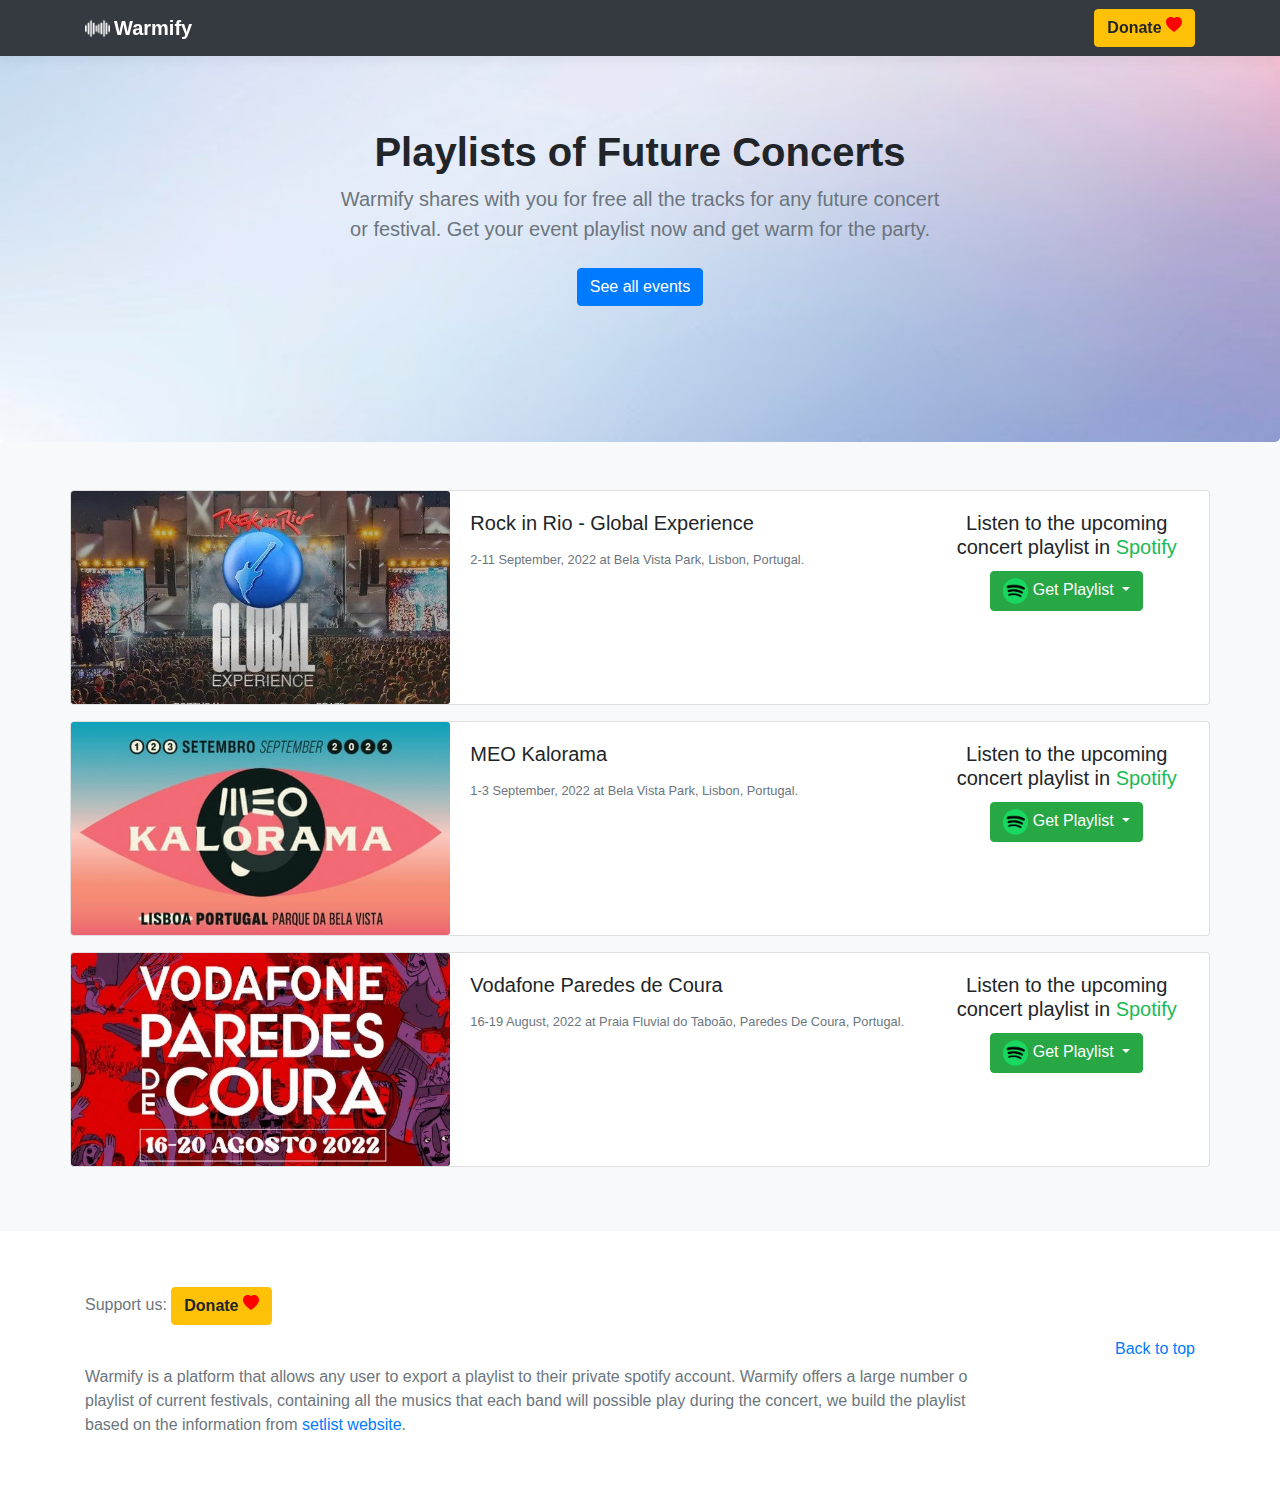
==== index.html @ b453f59c "adding index for real" ====
<!DOCTYPE html>
<!-- saved from url=(0049)https://getbootstrap.com/docs/4.0/examples/album/ -->
<html lang="en"><head><meta http-equiv="Content-Type" content="text/html; charset=UTF-8">
    
    <meta name="viewport" content="width=device-width, initial-scale=1, shrink-to-fit=no">
    <meta name="description" content="">
    <meta name="author" content="">
    <link rel="icon" href="./warmify/img/sound-waves_W.png">

    <title>Warmify</title>

    <link rel="canonical" href="https://getbootstrap.com/docs/4.0/examples/album/">

    <!-- Bootstrap core CSS -->
    <link href="./warmify/bootstrap.min.css" rel="stylesheet">

    <!-- Custom styles for this template -->
    <link href="./warmify/album.css" rel="stylesheet">
  </head>

  <body>

    <header>
      <div class="collapse bg-dark" id="navbarHeader">
        <div class="container">
          <div class="row">
            <div class="col-sm-8 col-md-7 py-4">
              <h4 class="text-white">About</h4>
              <p class="text-muted">Add some information about the album below, the author, or any other background context. Make it a few sentences long so folks can pick up some informative tidbits. Then, link them off to some social networking sites or contact information.</p>
            </div>
            <div class="col-sm-4 offset-md-1 py-4">
              <h4 class="text-white">Contact</h4>
              <ul class="list-unstyled">
                <li><a href="https://getbootstrap.com/docs/4.0/examples/album/#" class="text-white">Follow on Twitter</a></li>
                <li><a href="https://getbootstrap.com/docs/4.0/examples/album/#" class="text-white">Like on Facebook</a></li>
                <li><a href="https://getbootstrap.com/docs/4.0/examples/album/#" class="text-white">Email me</a></li>
              </ul>
            </div>
          </div>
        </div>
      </div>
            
      <div class="navbar fixed-top navbar-dark bg-dark box-shadow">
        <div class="container d-flex justify-content-between">
          
          <a href="#" class="navbar-brand d-flex align-items-center">
            <img src="./warmify/img/sound-waves_W.png" width="25" class="margin-left">
            <strong class="ml-1" >   Warmify</strong>
          </a>

          <a href="#" class="navbar-brand d-flex align-items-center">
          

            <a href="donations.html" class="btn btn-warning"><b>Donate </b>

              <svg xmlns="http://www.w3.org/2000/svg" width="16" height="16" fill="red" class="bi bi-heart-fill" viewBox="0 0 16 16"> <path fill-rule="evenodd" d="M8 1.314C12.438-3.248 23.534 4.735 8 15-7.534 4.736 3.562-3.248 8 1.314z"></path> </svg> 

            </a>


          </a>


        </div>
      </div>
    </header>

    <main role="main">

      <section class="jumbotron text-center" >
        <div class="container">
          <h1 class="jumbotron-heading" style="font-family: Noto Sans,sans-serif;font-weight: 400;"> <b>Playlists of Future Concerts</b></h1>
          <p class="lead text-muted">Warmify shares with you for free all the tracks for any future concert or festival. Get your event playlist now and get warm for the party.</p>
          <p>
            <a href="#scrollspyHeading2" class="btn btn-primary my-2">See all events</a>



          </p>
        </div>
      </section>

      <div class="album py-5 bg-light">
        <div class="container">

          <div class="row" id="scrollspyHeading2">
            











            

        <div class="card mb-3">
            <div class="row no-gutters">
                
                <div class="col-md-4">
                  <img src="./warmify/img/shows/rockinrio.jpg" class="card-img" style="height: 100%; object-fit: cover;" alt="...">
                </div>


                <div class="col-md-5">
                  <div class="card-body">
                    
                    <h5 class="card-title">Rock in Rio - Global Experience</h5>

                    <p class="card-text"><small class="text-muted"> 2-11 September, 2022 at Bela Vista Park, Lisbon, Portugal.</small></p>
                      
                    <iframe style="border-radius:12px" src=" https://open.spotify.com/embed/playlist/1APx2gvdrocBd9DdOEvzqz?utm_source=generator " width="100%" height="80" frameBorder="0" allowfullscreen="" allow="autoplay; clipboard-write; encrypted-media; fullscreen; picture-in-picture"></iframe>                  



                  </div>
                </div>

                <div class="col-md-3">
                <div class="text-center" >
                <div class="card-body">
                      
                      <h5 class="card-title">Listen to the upcoming concert playlist in <a style="color:#1DB954;">Spotify</a></h5>
      
                      <div class="dropdown">
                        <button class="btn btn-success dropdown-toggle" type="button" id="dropdownMenuButton" data-toggle="dropdown" aria-haspopup="true" aria-expanded="false"> <img src="./warmify/img/Spotify_icon.svg.png" width="25" class="margin-left"> Get Playlist </button>
                        <div class="dropdown-menu" aria-labelledby="dropdownMenuButton">

                                   <a class="dropdown-item" target="_blank" rel="noopener noreferrer" href=" https://open.spotify.com/playlist/1APx2gvdrocBd9DdOEvzqz?si=8116ef745a314906 ">All Days</a> 
         <div class="dropdown-divider"></div>
                                   <a class="dropdown-item" target="_blank" rel="noopener noreferrer" href=" https://open.spotify.com/playlist/2LgMwd34g5KWD2xgkmnIEf?si=8116ef745a314906 ">Day 2</a> 
                                   <a class="dropdown-item" target="_blank" rel="noopener noreferrer" href=" https://open.spotify.com/playlist/7uqNKwDMNLc1AqmlbmHXnz?si=8116ef745a314906 ">Day 3</a> 
                                   <a class="dropdown-item" target="_blank" rel="noopener noreferrer" href=" https://open.spotify.com/playlist/4KVSPNsLAt7azUp0RA4Sm8?si=8116ef745a314906 ">Day 4</a> 
         <div class="dropdown-divider"></div>
                                   <a class="dropdown-item" target="_blank" rel="noopener noreferrer" href=" https://open.spotify.com/playlist/2eK1QP5WyMfb5rPKhRw9UH?si=8116ef745a314906 ">Day 8</a> 
                                   <a class="dropdown-item" target="_blank" rel="noopener noreferrer" href=" https://open.spotify.com/playlist/5SzmKv4rY2mvmStVF63HmM?si=8116ef745a314906 ">Day 9</a> 
                                   <a class="dropdown-item" target="_blank" rel="noopener noreferrer" href=" https://open.spotify.com/playlist/1CURv4vJRS8KrZAVEVurp2?si=8116ef745a314906 ">Day 10</a> 
                                   <a class="dropdown-item" target="_blank" rel="noopener noreferrer" href=" https://open.spotify.com/playlist/5PNgEnBmhSpG7b1QaehcQm?si=8116ef745a314906 ">Day 11</a> 
         
                            </div>
                          </div>

                    </div>
                    </div>
                    </div>

                </div>
              </div>

                   

        <div class="card mb-3">
            <div class="row no-gutters">
                
                <div class="col-md-4">
                  <img src="./warmify/img/shows/kalorama.jpg" class="card-img" style="height: 100%; object-fit: cover;" alt="...">
                </div>


                <div class="col-md-5">
                  <div class="card-body">
                    
                    <h5 class="card-title">MEO Kalorama</h5>

                    <p class="card-text"><small class="text-muted"> 1-3 September, 2022 at Bela Vista Park, Lisbon, Portugal.</small></p>
                      
                    <iframe style="border-radius:12px" src=" https://open.spotify.com/embed/playlist/6j5EDcyjFyCFpEGro2ZhfL?utm_source=generator " width="100%" height="80" frameBorder="0" allowfullscreen="" allow="autoplay; clipboard-write; encrypted-media; fullscreen; picture-in-picture"></iframe>                  



                  </div>
                </div>

                <div class="col-md-3">
                <div class="text-center" >
                <div class="card-body">
                      
                      <h5 class="card-title">Listen to the upcoming concert playlist in <a style="color:#1DB954;">Spotify</a></h5>
      
                      <div class="dropdown">
                        <button class="btn btn-success dropdown-toggle" type="button" id="dropdownMenuButton" data-toggle="dropdown" aria-haspopup="true" aria-expanded="false"> <img src="./warmify/img/Spotify_icon.svg.png" width="25" class="margin-left"> Get Playlist </button>
                        <div class="dropdown-menu" aria-labelledby="dropdownMenuButton">

                                   <a class="dropdown-item" target="_blank" rel="noopener noreferrer" href=" https://open.spotify.com/playlist/6j5EDcyjFyCFpEGro2ZhfL?si=8116ef745a314906 ">All Days</a> 
         <div class="dropdown-divider"></div>
                                   <a class="dropdown-item" target="_blank" rel="noopener noreferrer" href=" https://open.spotify.com/playlist/0Tsbhu2gp2bhhK6XjHHKMz?si=8116ef745a314906 ">Day 1</a> 
                                   <a class="dropdown-item" target="_blank" rel="noopener noreferrer" href=" https://open.spotify.com/playlist/39AT1nwwFLNTsDayEi6tTm?si=8116ef745a314906 ">Day 2</a> 
                                   <a class="dropdown-item" target="_blank" rel="noopener noreferrer" href=" https://open.spotify.com/playlist/3lLzqmG3J4GtMGhPWJZypx?si=8116ef745a314906 ">Day 3</a> 
         
                            </div>
                          </div>

                    </div>
                    </div>
                    </div>

                </div>
              </div>

                   

        <div class="card mb-3">
            <div class="row no-gutters">
                
                <div class="col-md-4">
                  <img src="./warmify/img/shows/paredesdecoura.jpg" class="card-img" style="height: 100%; object-fit: cover;" alt="...">
                </div>


                <div class="col-md-5">
                  <div class="card-body">
                    
                    <h5 class="card-title">Vodafone Paredes de Coura</h5>

                    <p class="card-text"><small class="text-muted"> 16-19 August, 2022 at Praia Fluvial do Taboão, Paredes De Coura, Portugal.</small></p>
                      
                    <iframe style="border-radius:12px" src=" https://open.spotify.com/embed/playlist/77ggn6thIpa8bspoowlYPp?utm_source=generator " width="100%" height="80" frameBorder="0" allowfullscreen="" allow="autoplay; clipboard-write; encrypted-media; fullscreen; picture-in-picture"></iframe>                  



                  </div>
                </div>

                <div class="col-md-3">
                <div class="text-center" >
                <div class="card-body">
                      
                      <h5 class="card-title">Listen to the upcoming concert playlist in <a style="color:#1DB954;">Spotify</a></h5>
      
                      <div class="dropdown">
                        <button class="btn btn-success dropdown-toggle" type="button" id="dropdownMenuButton" data-toggle="dropdown" aria-haspopup="true" aria-expanded="false"> <img src="./warmify/img/Spotify_icon.svg.png" width="25" class="margin-left"> Get Playlist </button>
                        <div class="dropdown-menu" aria-labelledby="dropdownMenuButton">

                                   <a class="dropdown-item" target="_blank" rel="noopener noreferrer" href=" https://open.spotify.com/playlist/77ggn6thIpa8bspoowlYPp?si=8116ef745a314906 ">All Days</a> 
         <div class="dropdown-divider"></div>
                                   <a class="dropdown-item" target="_blank" rel="noopener noreferrer" href=" https://open.spotify.com/playlist/0Ry0aZUDRZIgGjBsMtd3q6?si=8116ef745a314906 ">Day 16</a> 
                                   <a class="dropdown-item" target="_blank" rel="noopener noreferrer" href=" https://open.spotify.com/playlist/2wT45tUx1tVPRNIQFQBt5t?si=8116ef745a314906 ">Day 17</a> 
                                   <a class="dropdown-item" target="_blank" rel="noopener noreferrer" href=" https://open.spotify.com/playlist/5yXX3ZYuv6u5bNLb0bRy3L?si=8116ef745a314906 ">Day 18</a> 
                                   <a class="dropdown-item" target="_blank" rel="noopener noreferrer" href=" https://open.spotify.com/playlist/24s7pETuGt5D0MUzruaSto?si=8116ef745a314906 ">Day 19</a> 
                                   <a class="dropdown-item" target="_blank" rel="noopener noreferrer" href=" https://open.spotify.com/playlist/3zIYPWtCXPZI6OlXDarWWT?si=8116ef745a314906 ">Day 20</a> 
         
                            </div>
                          </div>

                    </div>
                    </div>
                    </div>

                </div>
              </div>

        
            









          </div>
        </div>
      </div>




    </main>

    <footer class="text-muted">


      <div class="container clearfix">
          <p>
           Support us: <a href="donations.html" class="btn btn-warning my-2"><b>Donate </b><svg xmlns="http://www.w3.org/2000/svg" width="16" height="16" fill="red" class="bi bi-heart-fill" viewBox="0 0 16 16"> <path fill-rule="evenodd" d="M8 1.314C12.438-3.248 23.534 4.735 8 15-7.534 4.736 3.562-3.248 8 1.314z"></path> </svg> </a>
         </p>



        <p class="float-right">
          <a href="#">Back to top</a>
        </p>



        <p class="float-left" style=" margin-right : 200px;">
          Warmify is a platform that allows any user to export a playlist to their private spotify account. Warmify offers a large number o playlist of current festivals, containing all the musics that each band will possible play during the concert, we build the playlist based on the information from <a href="https://www.setlist.fm/">setlist website</a>.

        </p>
      


      </div>


    </footer>

    <!-- Bootstrap core JavaScript
    ================================================== -->
    <!-- Placed at the end of the document so the pages load faster -->
<script src="https://code.jquery.com/jquery-3.5.1.slim.min.js" integrity="sha384-DfXdz2htPH0lsSSs5nCTpuj/zy4C+OGpamoFVy38MVBnE+IbbVYUew+OrCXaRkfj" crossorigin="anonymous"></script>
<script src="https://cdn.jsdelivr.net/npm/bootstrap@4.5.3/dist/js/bootstrap.bundle.min.js" integrity="sha384-ho+j7jyWK8fNQe+A12Hb8AhRq26LrZ/JpcUGGOn+Y7RsweNrtN/tE3MoK7ZeZDyx" crossorigin="anonymous"></script>


    <script src="./warmify/jquery-3.2.1.slim.min.js" integrity="sha384-KJ3o2DKtIkvYIK3UENzmM7KCkRr/rE9/Qpg6aAZGJwFDMVNA/GpGFF93hXpG5KkN" crossorigin="anonymous"></script>
    <script>window.jQuery || document.write('<script src="../../assets/js/vendor/jquery-slim.min.js"><\/script>')</script>
    <script src="./warmify/popper.min.js"></script>

    <script src="./warmify/holder.min.js"></script>
  

<svg xmlns="http://www.w3.org/2000/svg" width="348" height="225" viewBox="0 0 348 225" preserveAspectRatio="none" style="display: none; visibility: hidden; position: absolute; top: -100%; left: -100%;"><defs><style type="text/css"></style></defs><text x="0" y="17" style="font-weight:bold;font-size:17pt;font-family:Arial, Helvetica, Open Sans, sans-serif">Thumbnail</text></svg></body></html>
---- warmify/album.css ----
:root {
  --jumbotron-padding-y: 4rem;
}

.jumbotron {
  background-image: url("../warmify/img/background.jpeg");  
  background-size: cover;

  padding-top: var(--jumbotron-padding-y);
  padding-bottom: var(--jumbotron-padding-y);
  margin-bottom: 0;
  background-color: #fff;
}
@media (min-width: 768px) {
  .jumbotron {
    padding-top: calc(var(--jumbotron-padding-y) * 2);
    padding-bottom: calc(var(--jumbotron-padding-y) * 2);
  }
}

.jumbotron p:last-child {
  margin-bottom: 0;
}

.jumbotron-heading {
  font-weight: 300;
}

.jumbotron .container {
  max-width: 40rem;
}

footer {
  padding-top: 3rem;
  padding-bottom: 3rem;
}

footer p {
  margin-bottom: .25rem;
}

.box-shadow { box-shadow: 0 .25rem .75rem rgba(0, 0, 0, .05); }
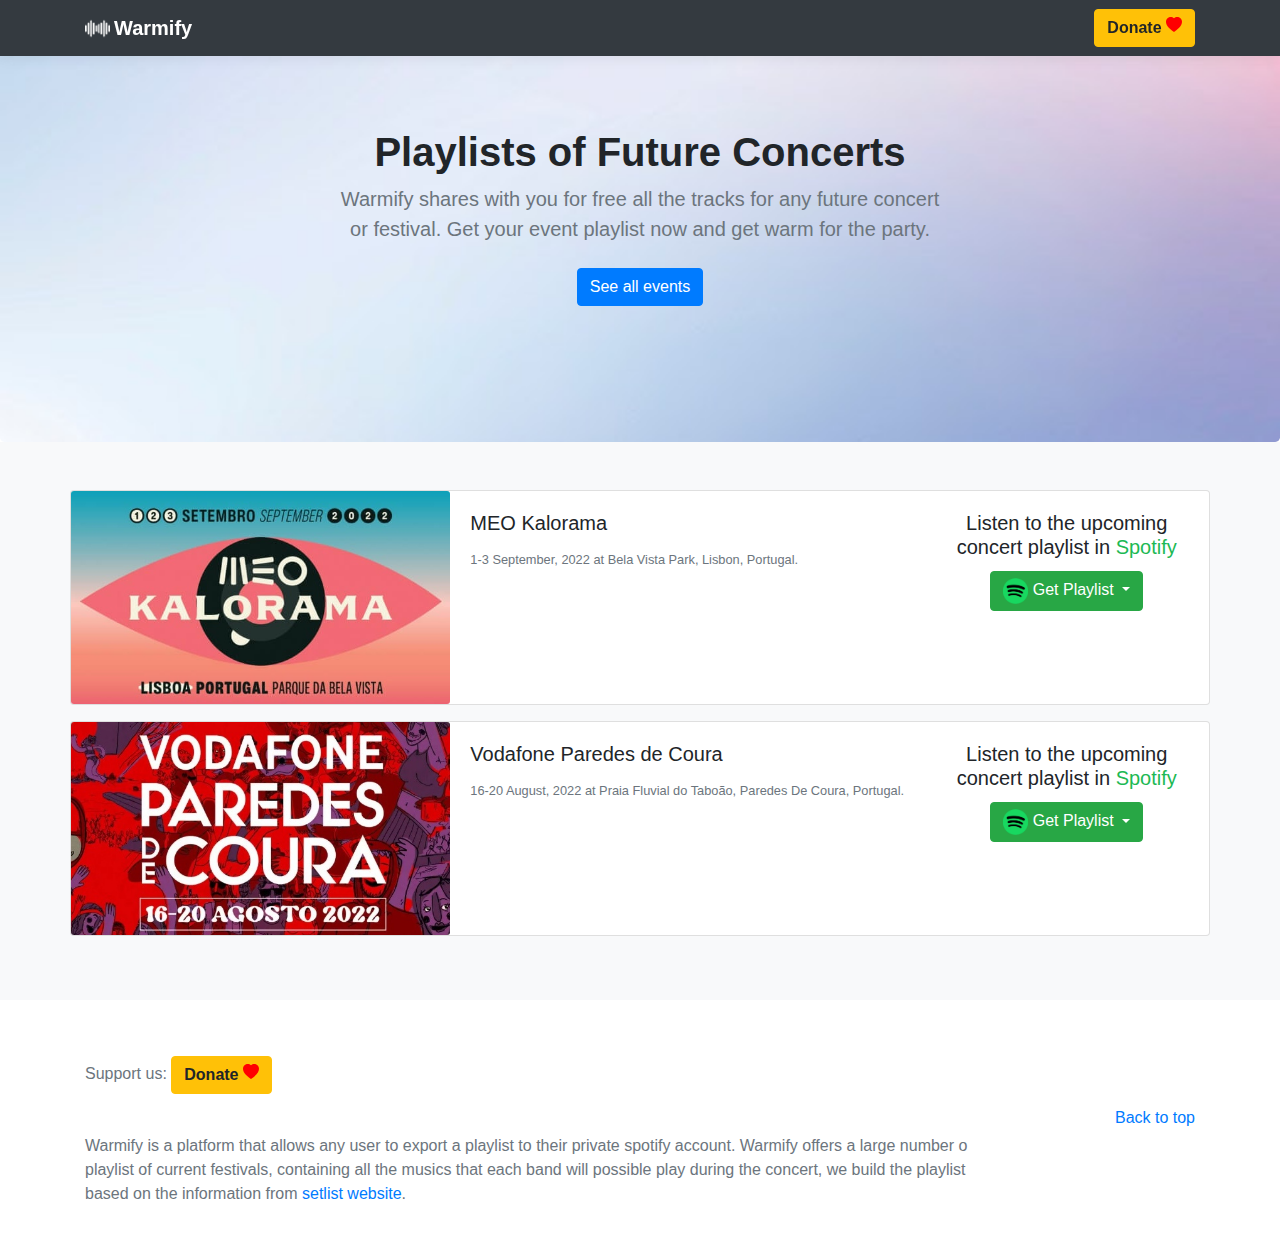
==== commit a2e4752e: "spotify of warmify accoint" ====
--- a/index.html
+++ b/index.html
@@ -39,7 +39,6 @@
           </div>
         </div>
       </div>
-            
       <div class="navbar fixed-top navbar-dark bg-dark box-shadow">
         <div class="container d-flex justify-content-between">
           
@@ -72,7 +71,7 @@
           <h1 class="jumbotron-heading" style="font-family: Noto Sans,sans-serif;font-weight: 400;"> <b>Playlists of Future Concerts</b></h1>
           <p class="lead text-muted">Warmify shares with you for free all the tracks for any future concert or festival. Get your event playlist now and get warm for the party.</p>
           <p>
-            <a href="#scrollspyHeading2" class="btn btn-primary my-2">See all events</a>
+            <a href="#events" class="btn btn-primary my-2">See all events</a>
 
 
 
@@ -83,7 +82,7 @@
       <div class="album py-5 bg-light">
         <div class="container">
 
-          <div class="row" id="scrollspyHeading2">
+          <div class="row" id="events">
             
 
 
@@ -102,18 +101,18 @@
             <div class="row no-gutters">
                 
                 <div class="col-md-4">
-                  <img src="./warmify/img/shows/rockinrio.jpg" class="card-img" style="height: 100%; object-fit: cover;" alt="...">
+                  <img src="./warmify/img/shows/kalorama.jpg" class="card-img" style="height: 100%; object-fit: cover;" alt="...">
                 </div>
 
 
                 <div class="col-md-5">
                   <div class="card-body">
                     
-                    <h5 class="card-title">Rock in Rio - Global Experience</h5>
-
-                    <p class="card-text"><small class="text-muted"> 2-11 September, 2022 at Bela Vista Park, Lisbon, Portugal.</small></p>
-                      
-                    <iframe style="border-radius:12px" src=" https://open.spotify.com/embed/playlist/1APx2gvdrocBd9DdOEvzqz?utm_source=generator " width="100%" height="80" frameBorder="0" allowfullscreen="" allow="autoplay; clipboard-write; encrypted-media; fullscreen; picture-in-picture"></iframe>                  
+                    <h5 class="card-title">MEO Kalorama</h5>
+
+                    <p class="card-text"><small class="text-muted"> 1-3 September, 2022 at Bela Vista Park, Lisbon, Portugal.</small></p>
+                      
+                    <iframe style="border-radius:12px" src=" https://open.spotify.com/embed/playlist/7GiJY8mpWcHFbeb5r4YrNJ?utm_source=generator " width="100%" height="80" frameBorder="0" allowfullscreen="" allow="autoplay; clipboard-write; encrypted-media; fullscreen; picture-in-picture"></iframe>                  
 
 
 
@@ -130,16 +129,11 @@
                         <button class="btn btn-success dropdown-toggle" type="button" id="dropdownMenuButton" data-toggle="dropdown" aria-haspopup="true" aria-expanded="false"> <img src="./warmify/img/Spotify_icon.svg.png" width="25" class="margin-left"> Get Playlist </button>
                         <div class="dropdown-menu" aria-labelledby="dropdownMenuButton">
 
-                                   <a class="dropdown-item" target="_blank" rel="noopener noreferrer" href=" https://open.spotify.com/playlist/1APx2gvdrocBd9DdOEvzqz?si=8116ef745a314906 ">All Days</a> 
+                                   <a class="dropdown-item" target="_blank" rel="noopener noreferrer" href=" https://open.spotify.com/playlist/7GiJY8mpWcHFbeb5r4YrNJ?si=8116ef745a314906 ">All Days</a> 
          <div class="dropdown-divider"></div>
-                                   <a class="dropdown-item" target="_blank" rel="noopener noreferrer" href=" https://open.spotify.com/playlist/2LgMwd34g5KWD2xgkmnIEf?si=8116ef745a314906 ">Day 2</a> 
-                                   <a class="dropdown-item" target="_blank" rel="noopener noreferrer" href=" https://open.spotify.com/playlist/7uqNKwDMNLc1AqmlbmHXnz?si=8116ef745a314906 ">Day 3</a> 
-                                   <a class="dropdown-item" target="_blank" rel="noopener noreferrer" href=" https://open.spotify.com/playlist/4KVSPNsLAt7azUp0RA4Sm8?si=8116ef745a314906 ">Day 4</a> 
-         <div class="dropdown-divider"></div>
-                                   <a class="dropdown-item" target="_blank" rel="noopener noreferrer" href=" https://open.spotify.com/playlist/2eK1QP5WyMfb5rPKhRw9UH?si=8116ef745a314906 ">Day 8</a> 
-                                   <a class="dropdown-item" target="_blank" rel="noopener noreferrer" href=" https://open.spotify.com/playlist/5SzmKv4rY2mvmStVF63HmM?si=8116ef745a314906 ">Day 9</a> 
-                                   <a class="dropdown-item" target="_blank" rel="noopener noreferrer" href=" https://open.spotify.com/playlist/1CURv4vJRS8KrZAVEVurp2?si=8116ef745a314906 ">Day 10</a> 
-                                   <a class="dropdown-item" target="_blank" rel="noopener noreferrer" href=" https://open.spotify.com/playlist/5PNgEnBmhSpG7b1QaehcQm?si=8116ef745a314906 ">Day 11</a> 
+                                   <a class="dropdown-item" target="_blank" rel="noopener noreferrer" href=" https://open.spotify.com/playlist/3PvrW0h2spmIxit3nsf4M2?si=8116ef745a314906 ">Day 1</a> 
+                                   <a class="dropdown-item" target="_blank" rel="noopener noreferrer" href=" https://open.spotify.com/playlist/3aoGmnnWkKn19iRGn7pyrE?si=8116ef745a314906 ">Day 2</a> 
+                                   <a class="dropdown-item" target="_blank" rel="noopener noreferrer" href=" https://open.spotify.com/playlist/6lMDOcdcYz6ueMq53sEr25?si=8116ef745a314906 ">Day 3</a> 
          
                             </div>
                           </div>
@@ -157,18 +151,18 @@
             <div class="row no-gutters">
                 
                 <div class="col-md-4">
-                  <img src="./warmify/img/shows/kalorama.jpg" class="card-img" style="height: 100%; object-fit: cover;" alt="...">
+                  <img src="./warmify/img/shows/paredesdecoura.jpg" class="card-img" style="height: 100%; object-fit: cover;" alt="...">
                 </div>
 
 
                 <div class="col-md-5">
                   <div class="card-body">
                     
-                    <h5 class="card-title">MEO Kalorama</h5>
-
-                    <p class="card-text"><small class="text-muted"> 1-3 September, 2022 at Bela Vista Park, Lisbon, Portugal.</small></p>
-                      
-                    <iframe style="border-radius:12px" src=" https://open.spotify.com/embed/playlist/6j5EDcyjFyCFpEGro2ZhfL?utm_source=generator " width="100%" height="80" frameBorder="0" allowfullscreen="" allow="autoplay; clipboard-write; encrypted-media; fullscreen; picture-in-picture"></iframe>                  
+                    <h5 class="card-title">Vodafone Paredes de Coura</h5>
+
+                    <p class="card-text"><small class="text-muted"> 16-20 August, 2022 at Praia Fluvial do Taboão, Paredes De Coura, Portugal.</small></p>
+                      
+                    <iframe style="border-radius:12px" src=" https://open.spotify.com/embed/playlist/1yi2QlBHadnlZs4exdKMbl?utm_source=generator " width="100%" height="80" frameBorder="0" allowfullscreen="" allow="autoplay; clipboard-write; encrypted-media; fullscreen; picture-in-picture"></iframe>                  
 
 
 
@@ -185,63 +179,13 @@
                         <button class="btn btn-success dropdown-toggle" type="button" id="dropdownMenuButton" data-toggle="dropdown" aria-haspopup="true" aria-expanded="false"> <img src="./warmify/img/Spotify_icon.svg.png" width="25" class="margin-left"> Get Playlist </button>
                         <div class="dropdown-menu" aria-labelledby="dropdownMenuButton">
 
-                                   <a class="dropdown-item" target="_blank" rel="noopener noreferrer" href=" https://open.spotify.com/playlist/6j5EDcyjFyCFpEGro2ZhfL?si=8116ef745a314906 ">All Days</a> 
+                                   <a class="dropdown-item" target="_blank" rel="noopener noreferrer" href=" https://open.spotify.com/playlist/1yi2QlBHadnlZs4exdKMbl?si=8116ef745a314906 ">All Days</a> 
          <div class="dropdown-divider"></div>
-                                   <a class="dropdown-item" target="_blank" rel="noopener noreferrer" href=" https://open.spotify.com/playlist/0Tsbhu2gp2bhhK6XjHHKMz?si=8116ef745a314906 ">Day 1</a> 
-                                   <a class="dropdown-item" target="_blank" rel="noopener noreferrer" href=" https://open.spotify.com/playlist/39AT1nwwFLNTsDayEi6tTm?si=8116ef745a314906 ">Day 2</a> 
-                                   <a class="dropdown-item" target="_blank" rel="noopener noreferrer" href=" https://open.spotify.com/playlist/3lLzqmG3J4GtMGhPWJZypx?si=8116ef745a314906 ">Day 3</a> 
-         
-                            </div>
-                          </div>
-
-                    </div>
-                    </div>
-                    </div>
-
-                </div>
-              </div>
-
-                   
-
-        <div class="card mb-3">
-            <div class="row no-gutters">
-                
-                <div class="col-md-4">
-                  <img src="./warmify/img/shows/paredesdecoura.jpg" class="card-img" style="height: 100%; object-fit: cover;" alt="...">
-                </div>
-
-
-                <div class="col-md-5">
-                  <div class="card-body">
-                    
-                    <h5 class="card-title">Vodafone Paredes de Coura</h5>
-
-                    <p class="card-text"><small class="text-muted"> 16-19 August, 2022 at Praia Fluvial do Taboão, Paredes De Coura, Portugal.</small></p>
-                      
-                    <iframe style="border-radius:12px" src=" https://open.spotify.com/embed/playlist/77ggn6thIpa8bspoowlYPp?utm_source=generator " width="100%" height="80" frameBorder="0" allowfullscreen="" allow="autoplay; clipboard-write; encrypted-media; fullscreen; picture-in-picture"></iframe>                  
-
-
-
-                  </div>
-                </div>
-
-                <div class="col-md-3">
-                <div class="text-center" >
-                <div class="card-body">
-                      
-                      <h5 class="card-title">Listen to the upcoming concert playlist in <a style="color:#1DB954;">Spotify</a></h5>
-      
-                      <div class="dropdown">
-                        <button class="btn btn-success dropdown-toggle" type="button" id="dropdownMenuButton" data-toggle="dropdown" aria-haspopup="true" aria-expanded="false"> <img src="./warmify/img/Spotify_icon.svg.png" width="25" class="margin-left"> Get Playlist </button>
-                        <div class="dropdown-menu" aria-labelledby="dropdownMenuButton">
-
-                                   <a class="dropdown-item" target="_blank" rel="noopener noreferrer" href=" https://open.spotify.com/playlist/77ggn6thIpa8bspoowlYPp?si=8116ef745a314906 ">All Days</a> 
-         <div class="dropdown-divider"></div>
-                                   <a class="dropdown-item" target="_blank" rel="noopener noreferrer" href=" https://open.spotify.com/playlist/0Ry0aZUDRZIgGjBsMtd3q6?si=8116ef745a314906 ">Day 16</a> 
-                                   <a class="dropdown-item" target="_blank" rel="noopener noreferrer" href=" https://open.spotify.com/playlist/2wT45tUx1tVPRNIQFQBt5t?si=8116ef745a314906 ">Day 17</a> 
-                                   <a class="dropdown-item" target="_blank" rel="noopener noreferrer" href=" https://open.spotify.com/playlist/5yXX3ZYuv6u5bNLb0bRy3L?si=8116ef745a314906 ">Day 18</a> 
-                                   <a class="dropdown-item" target="_blank" rel="noopener noreferrer" href=" https://open.spotify.com/playlist/24s7pETuGt5D0MUzruaSto?si=8116ef745a314906 ">Day 19</a> 
-                                   <a class="dropdown-item" target="_blank" rel="noopener noreferrer" href=" https://open.spotify.com/playlist/3zIYPWtCXPZI6OlXDarWWT?si=8116ef745a314906 ">Day 20</a> 
+                                   <a class="dropdown-item" target="_blank" rel="noopener noreferrer" href=" https://open.spotify.com/playlist/54bgrScl1DqsJcSKPDzysO?si=8116ef745a314906 ">Day 16</a> 
+                                   <a class="dropdown-item" target="_blank" rel="noopener noreferrer" href=" https://open.spotify.com/playlist/1aowewL7I1yxmCUNeyDR3y?si=8116ef745a314906 ">Day 17</a> 
+                                   <a class="dropdown-item" target="_blank" rel="noopener noreferrer" href=" https://open.spotify.com/playlist/7jj7qLWFtAKe53JJBBOcqw?si=8116ef745a314906 ">Day 18</a> 
+                                   <a class="dropdown-item" target="_blank" rel="noopener noreferrer" href=" https://open.spotify.com/playlist/0H6Y79crJmwcrynN85sCGY?si=8116ef745a314906 ">Day 19</a> 
+                                   <a class="dropdown-item" target="_blank" rel="noopener noreferrer" href=" https://open.spotify.com/playlist/7f5pzWSYbKv9b3u6tTutj5?si=8116ef745a314906 ">Day 20</a> 
          
                             </div>
                           </div>
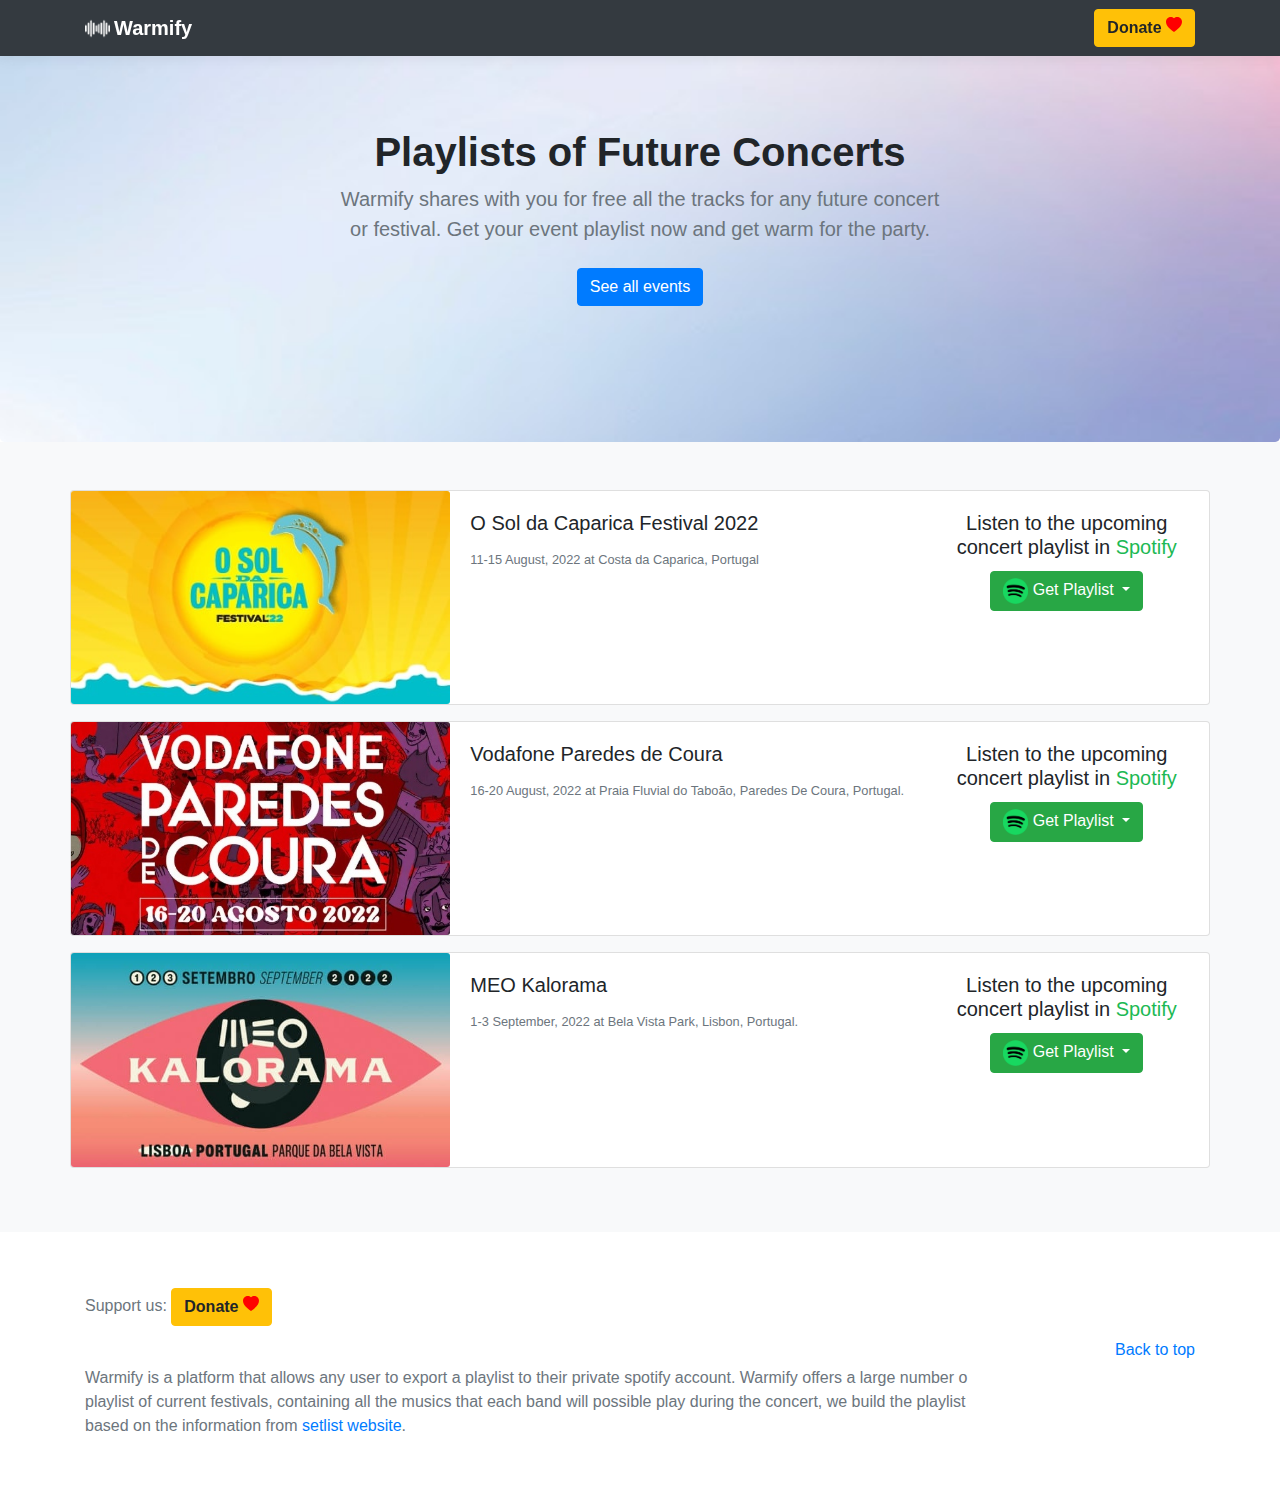
==== commit 7457a905: "adding sol da caparica" ====
--- a/index.html
+++ b/index.html
@@ -101,18 +101,18 @@
             <div class="row no-gutters">
                 
                 <div class="col-md-4">
-                  <img src="./warmify/img/shows/kalorama.jpg" class="card-img" style="height: 100%; object-fit: cover;" alt="...">
+                  <img src="./warmify/img/shows/soldacaparica.jpg" class="card-img" style="height: 100%; object-fit: cover;" alt="...">
                 </div>
 
 
                 <div class="col-md-5">
                   <div class="card-body">
                     
-                    <h5 class="card-title">MEO Kalorama</h5>
-
-                    <p class="card-text"><small class="text-muted"> 1-3 September, 2022 at Bela Vista Park, Lisbon, Portugal.</small></p>
-                      
-                    <iframe style="border-radius:12px" src=" https://open.spotify.com/embed/playlist/7GiJY8mpWcHFbeb5r4YrNJ?utm_source=generator " width="100%" height="80" frameBorder="0" allowfullscreen="" allow="autoplay; clipboard-write; encrypted-media; fullscreen; picture-in-picture"></iframe>                  
+                    <h5 class="card-title">O Sol da Caparica Festival 2022</h5>
+
+                    <p class="card-text"><small class="text-muted"> 11-15 August, 2022 at Costa da Caparica, Portugal</small></p>
+                      
+                    <iframe style="border-radius:12px" src=" https://open.spotify.com/embed/playlist/2OnZTU2fF5cZfRs2K6H9lz?utm_source=generator " width="100%" height="80" frameBorder="0" allowfullscreen="" allow="autoplay; clipboard-write; encrypted-media; fullscreen; picture-in-picture"></iframe>                  
 
 
 
@@ -129,11 +129,13 @@
                         <button class="btn btn-success dropdown-toggle" type="button" id="dropdownMenuButton" data-toggle="dropdown" aria-haspopup="true" aria-expanded="false"> <img src="./warmify/img/Spotify_icon.svg.png" width="25" class="margin-left"> Get Playlist </button>
                         <div class="dropdown-menu" aria-labelledby="dropdownMenuButton">
 
-                                   <a class="dropdown-item" target="_blank" rel="noopener noreferrer" href=" https://open.spotify.com/playlist/7GiJY8mpWcHFbeb5r4YrNJ?si=8116ef745a314906 ">All Days</a> 
+                                   <a class="dropdown-item" target="_blank" rel="noopener noreferrer" href=" https://open.spotify.com/playlist/2OnZTU2fF5cZfRs2K6H9lz?si=8116ef745a314906 ">All Days</a> 
          <div class="dropdown-divider"></div>
-                                   <a class="dropdown-item" target="_blank" rel="noopener noreferrer" href=" https://open.spotify.com/playlist/3PvrW0h2spmIxit3nsf4M2?si=8116ef745a314906 ">Day 1</a> 
-                                   <a class="dropdown-item" target="_blank" rel="noopener noreferrer" href=" https://open.spotify.com/playlist/3aoGmnnWkKn19iRGn7pyrE?si=8116ef745a314906 ">Day 2</a> 
-                                   <a class="dropdown-item" target="_blank" rel="noopener noreferrer" href=" https://open.spotify.com/playlist/6lMDOcdcYz6ueMq53sEr25?si=8116ef745a314906 ">Day 3</a> 
+                                   <a class="dropdown-item" target="_blank" rel="noopener noreferrer" href=" https://open.spotify.com/playlist/5EgPM7OFf82lsqUPfjIHzq?si=8116ef745a314906 ">Day 11</a> 
+                                   <a class="dropdown-item" target="_blank" rel="noopener noreferrer" href=" https://open.spotify.com/playlist/5KVM8iyVTNid6h55xytFeQ?si=8116ef745a314906 ">Day 12</a> 
+                                   <a class="dropdown-item" target="_blank" rel="noopener noreferrer" href=" https://open.spotify.com/playlist/3xZJIFyluHrccEBpOS34VS?si=8116ef745a314906 ">Day 13</a> 
+                                   <a class="dropdown-item" target="_blank" rel="noopener noreferrer" href=" https://open.spotify.com/playlist/5NbI0pyA0cflB0atNiX2re?si=8116ef745a314906 ">Day 14</a> 
+                                   <a class="dropdown-item" target="_blank" rel="noopener noreferrer" href=" https://open.spotify.com/playlist/4IDLYYqvf6jreZFwUqDHZ0?si=8116ef745a314906 ">Day 15</a> 
          
                             </div>
                           </div>
@@ -162,7 +164,7 @@
 
                     <p class="card-text"><small class="text-muted"> 16-20 August, 2022 at Praia Fluvial do Taboão, Paredes De Coura, Portugal.</small></p>
                       
-                    <iframe style="border-radius:12px" src=" https://open.spotify.com/embed/playlist/1yi2QlBHadnlZs4exdKMbl?utm_source=generator " width="100%" height="80" frameBorder="0" allowfullscreen="" allow="autoplay; clipboard-write; encrypted-media; fullscreen; picture-in-picture"></iframe>                  
+                    <iframe style="border-radius:12px" src=" https://open.spotify.com/embed/playlist/6mSegSTg4Dar4gniRa1IZJ?utm_source=generator " width="100%" height="80" frameBorder="0" allowfullscreen="" allow="autoplay; clipboard-write; encrypted-media; fullscreen; picture-in-picture"></iframe>                  
 
 
 
@@ -179,13 +181,63 @@
                         <button class="btn btn-success dropdown-toggle" type="button" id="dropdownMenuButton" data-toggle="dropdown" aria-haspopup="true" aria-expanded="false"> <img src="./warmify/img/Spotify_icon.svg.png" width="25" class="margin-left"> Get Playlist </button>
                         <div class="dropdown-menu" aria-labelledby="dropdownMenuButton">
 
-                                   <a class="dropdown-item" target="_blank" rel="noopener noreferrer" href=" https://open.spotify.com/playlist/1yi2QlBHadnlZs4exdKMbl?si=8116ef745a314906 ">All Days</a> 
+                                   <a class="dropdown-item" target="_blank" rel="noopener noreferrer" href=" https://open.spotify.com/playlist/6mSegSTg4Dar4gniRa1IZJ?si=8116ef745a314906 ">All Days</a> 
          <div class="dropdown-divider"></div>
-                                   <a class="dropdown-item" target="_blank" rel="noopener noreferrer" href=" https://open.spotify.com/playlist/54bgrScl1DqsJcSKPDzysO?si=8116ef745a314906 ">Day 16</a> 
-                                   <a class="dropdown-item" target="_blank" rel="noopener noreferrer" href=" https://open.spotify.com/playlist/1aowewL7I1yxmCUNeyDR3y?si=8116ef745a314906 ">Day 17</a> 
-                                   <a class="dropdown-item" target="_blank" rel="noopener noreferrer" href=" https://open.spotify.com/playlist/7jj7qLWFtAKe53JJBBOcqw?si=8116ef745a314906 ">Day 18</a> 
-                                   <a class="dropdown-item" target="_blank" rel="noopener noreferrer" href=" https://open.spotify.com/playlist/0H6Y79crJmwcrynN85sCGY?si=8116ef745a314906 ">Day 19</a> 
-                                   <a class="dropdown-item" target="_blank" rel="noopener noreferrer" href=" https://open.spotify.com/playlist/7f5pzWSYbKv9b3u6tTutj5?si=8116ef745a314906 ">Day 20</a> 
+                                   <a class="dropdown-item" target="_blank" rel="noopener noreferrer" href=" https://open.spotify.com/playlist/59FB1CrypzifCehDp1cvt2?si=8116ef745a314906 ">Day 16</a> 
+                                   <a class="dropdown-item" target="_blank" rel="noopener noreferrer" href=" https://open.spotify.com/playlist/7JTi1nGkdSpVlOCwHKPRgI?si=8116ef745a314906 ">Day 17</a> 
+                                   <a class="dropdown-item" target="_blank" rel="noopener noreferrer" href=" https://open.spotify.com/playlist/6mjeBY6O1SGQF2N9PXmNyD?si=8116ef745a314906 ">Day 18</a> 
+                                   <a class="dropdown-item" target="_blank" rel="noopener noreferrer" href=" https://open.spotify.com/playlist/3LeB89l7CI2uO9Msmy4sgg?si=8116ef745a314906 ">Day 19</a> 
+                                   <a class="dropdown-item" target="_blank" rel="noopener noreferrer" href=" https://open.spotify.com/playlist/601Z9GRHb0TqY8DwWNMjdf?si=8116ef745a314906 ">Day 20</a> 
+         
+                            </div>
+                          </div>
+
+                    </div>
+                    </div>
+                    </div>
+
+                </div>
+              </div>
+
+                   
+
+        <div class="card mb-3">
+            <div class="row no-gutters">
+                
+                <div class="col-md-4">
+                  <img src="./warmify/img/shows/kalorama.jpg" class="card-img" style="height: 100%; object-fit: cover;" alt="...">
+                </div>
+
+
+                <div class="col-md-5">
+                  <div class="card-body">
+                    
+                    <h5 class="card-title">MEO Kalorama</h5>
+
+                    <p class="card-text"><small class="text-muted"> 1-3 September, 2022 at Bela Vista Park, Lisbon, Portugal.</small></p>
+                      
+                    <iframe style="border-radius:12px" src=" https://open.spotify.com/embed/playlist/77zQuoVpv6CMMlzRKTwW2D?utm_source=generator " width="100%" height="80" frameBorder="0" allowfullscreen="" allow="autoplay; clipboard-write; encrypted-media; fullscreen; picture-in-picture"></iframe>                  
+
+
+
+                  </div>
+                </div>
+
+                <div class="col-md-3">
+                <div class="text-center" >
+                <div class="card-body">
+                      
+                      <h5 class="card-title">Listen to the upcoming concert playlist in <a style="color:#1DB954;">Spotify</a></h5>
+      
+                      <div class="dropdown">
+                        <button class="btn btn-success dropdown-toggle" type="button" id="dropdownMenuButton" data-toggle="dropdown" aria-haspopup="true" aria-expanded="false"> <img src="./warmify/img/Spotify_icon.svg.png" width="25" class="margin-left"> Get Playlist </button>
+                        <div class="dropdown-menu" aria-labelledby="dropdownMenuButton">
+
+                                   <a class="dropdown-item" target="_blank" rel="noopener noreferrer" href=" https://open.spotify.com/playlist/77zQuoVpv6CMMlzRKTwW2D?si=8116ef745a314906 ">All Days</a> 
+         <div class="dropdown-divider"></div>
+                                   <a class="dropdown-item" target="_blank" rel="noopener noreferrer" href=" https://open.spotify.com/playlist/6PfyZ17GPmq6NqXv5NLfkq?si=8116ef745a314906 ">Day 1</a> 
+                                   <a class="dropdown-item" target="_blank" rel="noopener noreferrer" href=" https://open.spotify.com/playlist/4dff6qDpD5wBOYEr9epPaU?si=8116ef745a314906 ">Day 2</a> 
+                                   <a class="dropdown-item" target="_blank" rel="noopener noreferrer" href=" https://open.spotify.com/playlist/6z6fM0XiK2s2syArq06UoM?si=8116ef745a314906 ">Day 3</a> 
          
                             </div>
                           </div>
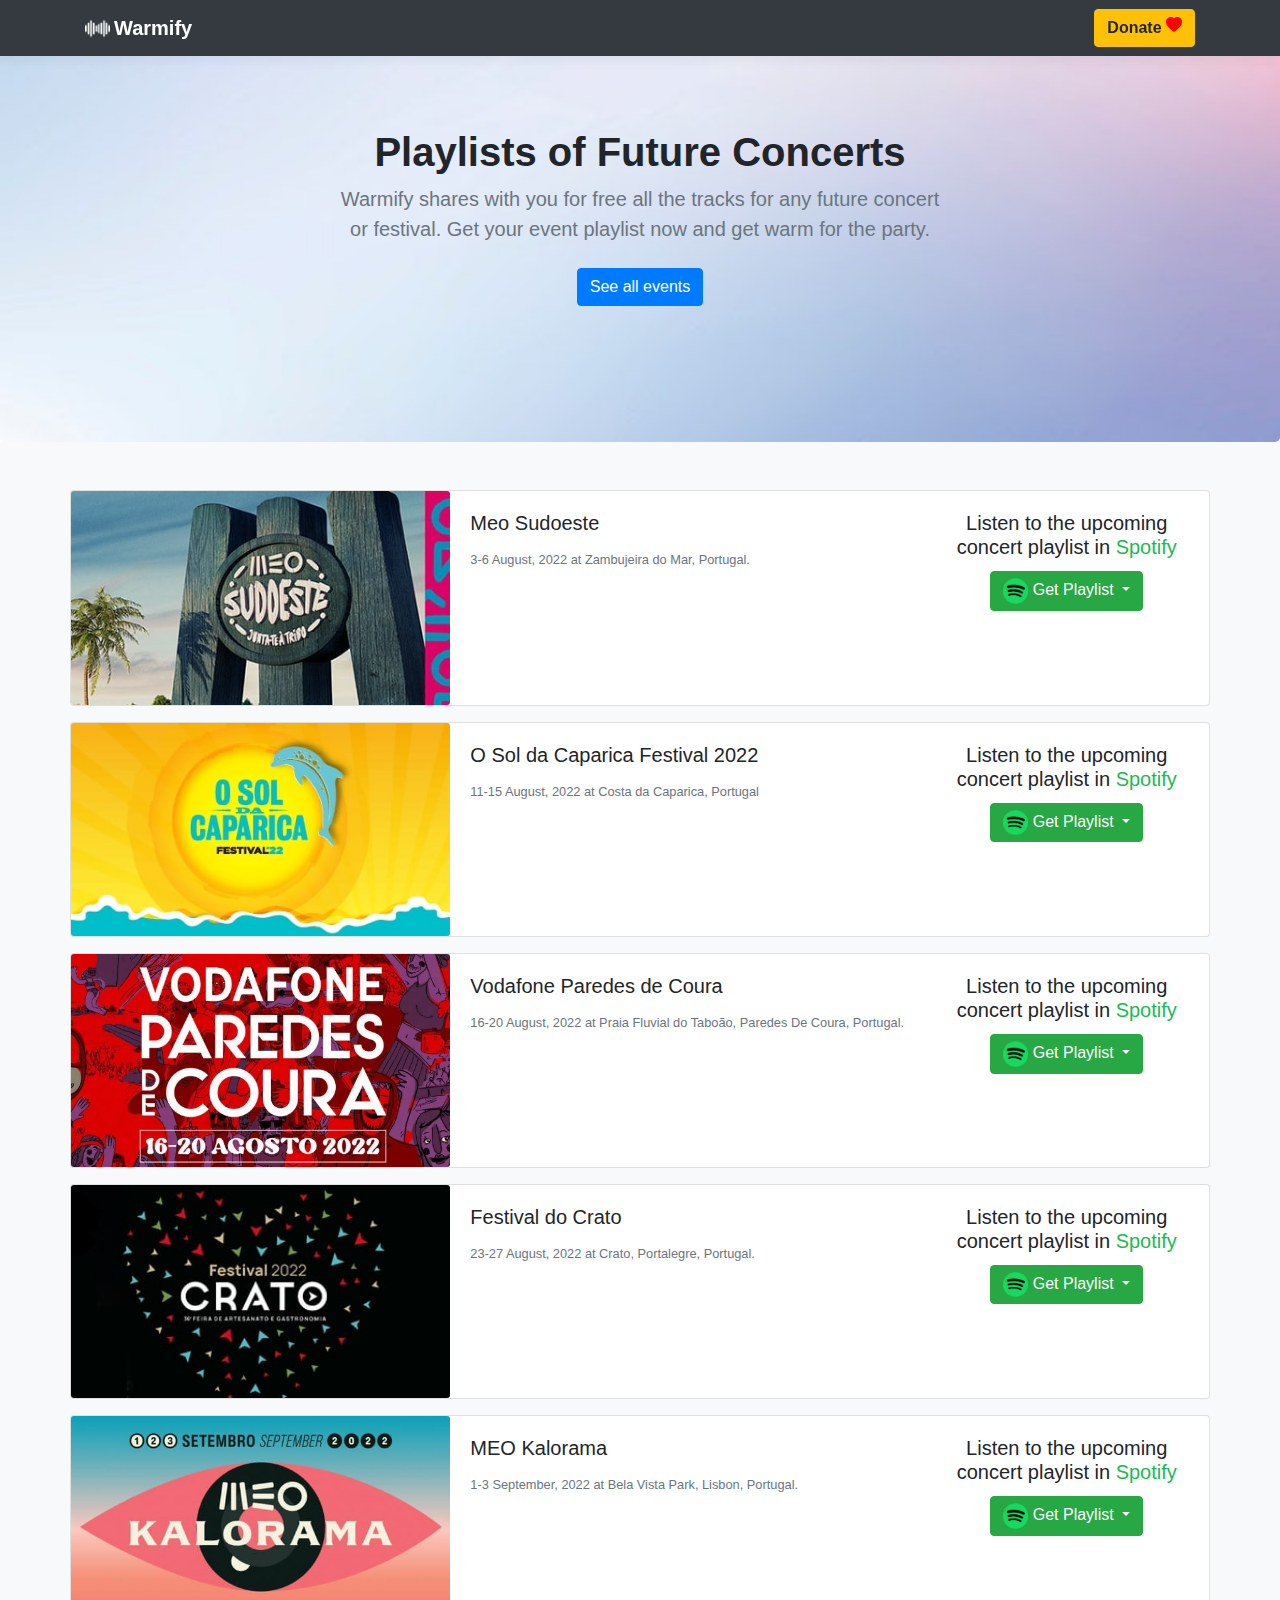
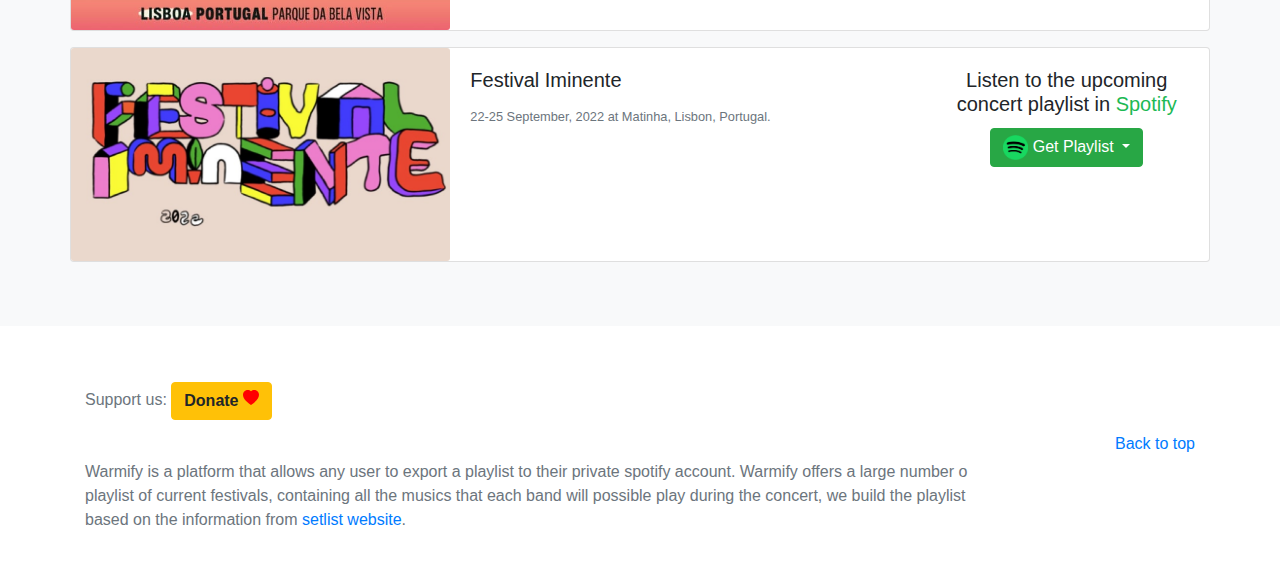
==== commit 3ead1326: "crato e iminente" ====
--- a/index.html
+++ b/index.html
@@ -16,6 +16,8 @@
 
     <!-- Custom styles for this template -->
     <link href="./warmify/album.css" rel="stylesheet">
+<script async src="https://pagead2.googlesyndication.com/pagead/js/adsbygoogle.js?client=ca-pub-9302651785717338"
+     crossorigin="anonymous"></script>    
   </head>
 
   <body>
@@ -101,6 +103,57 @@
             <div class="row no-gutters">
                 
                 <div class="col-md-4">
+                  <img src="./warmify/img/shows/sudoeste.jpg" class="card-img" style="height: 100%; object-fit: cover;" alt="...">
+                </div>
+
+
+                <div class="col-md-5">
+                  <div class="card-body">
+                    
+                    <h5 class="card-title">Meo Sudoeste</h5>
+
+                    <p class="card-text"><small class="text-muted"> 3-6 August, 2022 at Zambujeira do Mar, Portugal.</small></p>
+                      
+                    <iframe style="border-radius:12px" src=" https://open.spotify.com/embed/playlist/5Za5MuPvk6tT1Z1IqpvPij?utm_source=generator " width="100%" height="80" frameBorder="0" allowfullscreen="" allow="autoplay; clipboard-write; encrypted-media; fullscreen; picture-in-picture"></iframe>                  
+
+
+
+                  </div>
+                </div>
+
+                <div class="col-md-3">
+                <div class="text-center" >
+                <div class="card-body">
+                      
+                      <h5 class="card-title">Listen to the upcoming concert playlist in <a style="color:#1DB954;">Spotify</a></h5>
+      
+                      <div class="dropdown">
+                        <button class="btn btn-success dropdown-toggle" type="button" id="dropdownMenuButton" data-toggle="dropdown" aria-haspopup="true" aria-expanded="false"> <img src="./warmify/img/Spotify_icon.svg.png" width="25" class="margin-left"> Get Playlist </button>
+                        <div class="dropdown-menu" aria-labelledby="dropdownMenuButton">
+
+                                   <a class="dropdown-item" target="_blank" rel="noopener noreferrer" href=" https://open.spotify.com/playlist/5Za5MuPvk6tT1Z1IqpvPij?si=8116ef745a314906 ">All Days</a> 
+         <div class="dropdown-divider"></div>
+                                   <a class="dropdown-item" target="_blank" rel="noopener noreferrer" href=" https://open.spotify.com/playlist/1XzuzoYukXFrZnlXxcswFY?si=8116ef745a314906 ">Day 3</a> 
+                                   <a class="dropdown-item" target="_blank" rel="noopener noreferrer" href=" https://open.spotify.com/playlist/6WSXFmCN8h8YYoPvBdMLmk?si=8116ef745a314906 ">Day 4</a> 
+                                   <a class="dropdown-item" target="_blank" rel="noopener noreferrer" href=" https://open.spotify.com/playlist/34SKWfSI1IEdWgSJVfkajk?si=8116ef745a314906 ">Day 5</a> 
+                                   <a class="dropdown-item" target="_blank" rel="noopener noreferrer" href=" https://open.spotify.com/playlist/5UT3fP3h1rEAYWnM3azHTv?si=8116ef745a314906 ">Day 6</a> 
+         
+                            </div>
+                          </div>
+
+                    </div>
+                    </div>
+                    </div>
+
+                </div>
+              </div>
+
+                   
+
+        <div class="card mb-3">
+            <div class="row no-gutters">
+                
+                <div class="col-md-4">
                   <img src="./warmify/img/shows/soldacaparica.jpg" class="card-img" style="height: 100%; object-fit: cover;" alt="...">
                 </div>
 
@@ -112,30 +165,30 @@
 
                     <p class="card-text"><small class="text-muted"> 11-15 August, 2022 at Costa da Caparica, Portugal</small></p>
                       
-                    <iframe style="border-radius:12px" src=" https://open.spotify.com/embed/playlist/2OnZTU2fF5cZfRs2K6H9lz?utm_source=generator " width="100%" height="80" frameBorder="0" allowfullscreen="" allow="autoplay; clipboard-write; encrypted-media; fullscreen; picture-in-picture"></iframe>                  
-
-
-
-                  </div>
-                </div>
-
-                <div class="col-md-3">
-                <div class="text-center" >
-                <div class="card-body">
-                      
-                      <h5 class="card-title">Listen to the upcoming concert playlist in <a style="color:#1DB954;">Spotify</a></h5>
-      
-                      <div class="dropdown">
-                        <button class="btn btn-success dropdown-toggle" type="button" id="dropdownMenuButton" data-toggle="dropdown" aria-haspopup="true" aria-expanded="false"> <img src="./warmify/img/Spotify_icon.svg.png" width="25" class="margin-left"> Get Playlist </button>
-                        <div class="dropdown-menu" aria-labelledby="dropdownMenuButton">
-
-                                   <a class="dropdown-item" target="_blank" rel="noopener noreferrer" href=" https://open.spotify.com/playlist/2OnZTU2fF5cZfRs2K6H9lz?si=8116ef745a314906 ">All Days</a> 
-         <div class="dropdown-divider"></div>
-                                   <a class="dropdown-item" target="_blank" rel="noopener noreferrer" href=" https://open.spotify.com/playlist/5EgPM7OFf82lsqUPfjIHzq?si=8116ef745a314906 ">Day 11</a> 
-                                   <a class="dropdown-item" target="_blank" rel="noopener noreferrer" href=" https://open.spotify.com/playlist/5KVM8iyVTNid6h55xytFeQ?si=8116ef745a314906 ">Day 12</a> 
-                                   <a class="dropdown-item" target="_blank" rel="noopener noreferrer" href=" https://open.spotify.com/playlist/3xZJIFyluHrccEBpOS34VS?si=8116ef745a314906 ">Day 13</a> 
-                                   <a class="dropdown-item" target="_blank" rel="noopener noreferrer" href=" https://open.spotify.com/playlist/5NbI0pyA0cflB0atNiX2re?si=8116ef745a314906 ">Day 14</a> 
-                                   <a class="dropdown-item" target="_blank" rel="noopener noreferrer" href=" https://open.spotify.com/playlist/4IDLYYqvf6jreZFwUqDHZ0?si=8116ef745a314906 ">Day 15</a> 
+                    <iframe style="border-radius:12px" src=" https://open.spotify.com/embed/playlist/08ZaGNZ3dkKNPDVZM2GgLY?utm_source=generator " width="100%" height="80" frameBorder="0" allowfullscreen="" allow="autoplay; clipboard-write; encrypted-media; fullscreen; picture-in-picture"></iframe>                  
+
+
+
+                  </div>
+                </div>
+
+                <div class="col-md-3">
+                <div class="text-center" >
+                <div class="card-body">
+                      
+                      <h5 class="card-title">Listen to the upcoming concert playlist in <a style="color:#1DB954;">Spotify</a></h5>
+      
+                      <div class="dropdown">
+                        <button class="btn btn-success dropdown-toggle" type="button" id="dropdownMenuButton" data-toggle="dropdown" aria-haspopup="true" aria-expanded="false"> <img src="./warmify/img/Spotify_icon.svg.png" width="25" class="margin-left"> Get Playlist </button>
+                        <div class="dropdown-menu" aria-labelledby="dropdownMenuButton">
+
+                                   <a class="dropdown-item" target="_blank" rel="noopener noreferrer" href=" https://open.spotify.com/playlist/08ZaGNZ3dkKNPDVZM2GgLY?si=8116ef745a314906 ">All Days</a> 
+         <div class="dropdown-divider"></div>
+                                   <a class="dropdown-item" target="_blank" rel="noopener noreferrer" href=" https://open.spotify.com/playlist/3skg6k0avF560PruTA6cvt?si=8116ef745a314906 ">Day 11</a> 
+                                   <a class="dropdown-item" target="_blank" rel="noopener noreferrer" href=" https://open.spotify.com/playlist/6BHgLULeXfg57EJWKuASMO?si=8116ef745a314906 ">Day 12</a> 
+                                   <a class="dropdown-item" target="_blank" rel="noopener noreferrer" href=" https://open.spotify.com/playlist/6DpockrCw94w2ZhivpHRpp?si=8116ef745a314906 ">Day 13</a> 
+                                   <a class="dropdown-item" target="_blank" rel="noopener noreferrer" href=" https://open.spotify.com/playlist/48gAqsQ6Al7E18GfRgjb7Y?si=8116ef745a314906 ">Day 14</a> 
+                                   <a class="dropdown-item" target="_blank" rel="noopener noreferrer" href=" https://open.spotify.com/playlist/0oulX6UxIi9sbMRdhanCNd?si=8116ef745a314906 ">Day 15</a> 
          
                             </div>
                           </div>
@@ -164,30 +217,30 @@
 
                     <p class="card-text"><small class="text-muted"> 16-20 August, 2022 at Praia Fluvial do Taboão, Paredes De Coura, Portugal.</small></p>
                       
-                    <iframe style="border-radius:12px" src=" https://open.spotify.com/embed/playlist/6mSegSTg4Dar4gniRa1IZJ?utm_source=generator " width="100%" height="80" frameBorder="0" allowfullscreen="" allow="autoplay; clipboard-write; encrypted-media; fullscreen; picture-in-picture"></iframe>                  
-
-
-
-                  </div>
-                </div>
-
-                <div class="col-md-3">
-                <div class="text-center" >
-                <div class="card-body">
-                      
-                      <h5 class="card-title">Listen to the upcoming concert playlist in <a style="color:#1DB954;">Spotify</a></h5>
-      
-                      <div class="dropdown">
-                        <button class="btn btn-success dropdown-toggle" type="button" id="dropdownMenuButton" data-toggle="dropdown" aria-haspopup="true" aria-expanded="false"> <img src="./warmify/img/Spotify_icon.svg.png" width="25" class="margin-left"> Get Playlist </button>
-                        <div class="dropdown-menu" aria-labelledby="dropdownMenuButton">
-
-                                   <a class="dropdown-item" target="_blank" rel="noopener noreferrer" href=" https://open.spotify.com/playlist/6mSegSTg4Dar4gniRa1IZJ?si=8116ef745a314906 ">All Days</a> 
-         <div class="dropdown-divider"></div>
-                                   <a class="dropdown-item" target="_blank" rel="noopener noreferrer" href=" https://open.spotify.com/playlist/59FB1CrypzifCehDp1cvt2?si=8116ef745a314906 ">Day 16</a> 
-                                   <a class="dropdown-item" target="_blank" rel="noopener noreferrer" href=" https://open.spotify.com/playlist/7JTi1nGkdSpVlOCwHKPRgI?si=8116ef745a314906 ">Day 17</a> 
-                                   <a class="dropdown-item" target="_blank" rel="noopener noreferrer" href=" https://open.spotify.com/playlist/6mjeBY6O1SGQF2N9PXmNyD?si=8116ef745a314906 ">Day 18</a> 
-                                   <a class="dropdown-item" target="_blank" rel="noopener noreferrer" href=" https://open.spotify.com/playlist/3LeB89l7CI2uO9Msmy4sgg?si=8116ef745a314906 ">Day 19</a> 
-                                   <a class="dropdown-item" target="_blank" rel="noopener noreferrer" href=" https://open.spotify.com/playlist/601Z9GRHb0TqY8DwWNMjdf?si=8116ef745a314906 ">Day 20</a> 
+                    <iframe style="border-radius:12px" src=" https://open.spotify.com/embed/playlist/5kxQzgouLOVJin3lciRAAn?utm_source=generator " width="100%" height="80" frameBorder="0" allowfullscreen="" allow="autoplay; clipboard-write; encrypted-media; fullscreen; picture-in-picture"></iframe>                  
+
+
+
+                  </div>
+                </div>
+
+                <div class="col-md-3">
+                <div class="text-center" >
+                <div class="card-body">
+                      
+                      <h5 class="card-title">Listen to the upcoming concert playlist in <a style="color:#1DB954;">Spotify</a></h5>
+      
+                      <div class="dropdown">
+                        <button class="btn btn-success dropdown-toggle" type="button" id="dropdownMenuButton" data-toggle="dropdown" aria-haspopup="true" aria-expanded="false"> <img src="./warmify/img/Spotify_icon.svg.png" width="25" class="margin-left"> Get Playlist </button>
+                        <div class="dropdown-menu" aria-labelledby="dropdownMenuButton">
+
+                                   <a class="dropdown-item" target="_blank" rel="noopener noreferrer" href=" https://open.spotify.com/playlist/5kxQzgouLOVJin3lciRAAn?si=8116ef745a314906 ">All Days</a> 
+         <div class="dropdown-divider"></div>
+                                   <a class="dropdown-item" target="_blank" rel="noopener noreferrer" href=" https://open.spotify.com/playlist/3aDkAaPROHJsIqnp9CO9dN?si=8116ef745a314906 ">Day 16</a> 
+                                   <a class="dropdown-item" target="_blank" rel="noopener noreferrer" href=" https://open.spotify.com/playlist/6mWGWYp9GZuR0eUeKRwXVC?si=8116ef745a314906 ">Day 17</a> 
+                                   <a class="dropdown-item" target="_blank" rel="noopener noreferrer" href=" https://open.spotify.com/playlist/3dph2WWPQgtGEhB31zzcGK?si=8116ef745a314906 ">Day 18</a> 
+                                   <a class="dropdown-item" target="_blank" rel="noopener noreferrer" href=" https://open.spotify.com/playlist/6LsVV8A2gLEcQ49QwfqUBq?si=8116ef745a314906 ">Day 19</a> 
+                                   <a class="dropdown-item" target="_blank" rel="noopener noreferrer" href=" https://open.spotify.com/playlist/0ZKR2BxWahf2D7mhsyyoFK?si=8116ef745a314906 ">Day 20</a> 
          
                             </div>
                           </div>
@@ -205,6 +258,58 @@
             <div class="row no-gutters">
                 
                 <div class="col-md-4">
+                  <img src="./warmify/img/shows/crato.jpg" class="card-img" style="height: 100%; object-fit: cover;" alt="...">
+                </div>
+
+
+                <div class="col-md-5">
+                  <div class="card-body">
+                    
+                    <h5 class="card-title">Festival do Crato</h5>
+
+                    <p class="card-text"><small class="text-muted"> 23-27 August, 2022 at Crato, Portalegre, Portugal.</small></p>
+                      
+                    <iframe style="border-radius:12px" src=" https://open.spotify.com/embed/playlist/50G48AYUjI4sYoV0wgvvaZ?utm_source=generator " width="100%" height="80" frameBorder="0" allowfullscreen="" allow="autoplay; clipboard-write; encrypted-media; fullscreen; picture-in-picture"></iframe>                  
+
+
+
+                  </div>
+                </div>
+
+                <div class="col-md-3">
+                <div class="text-center" >
+                <div class="card-body">
+                      
+                      <h5 class="card-title">Listen to the upcoming concert playlist in <a style="color:#1DB954;">Spotify</a></h5>
+      
+                      <div class="dropdown">
+                        <button class="btn btn-success dropdown-toggle" type="button" id="dropdownMenuButton" data-toggle="dropdown" aria-haspopup="true" aria-expanded="false"> <img src="./warmify/img/Spotify_icon.svg.png" width="25" class="margin-left"> Get Playlist </button>
+                        <div class="dropdown-menu" aria-labelledby="dropdownMenuButton">
+
+                                   <a class="dropdown-item" target="_blank" rel="noopener noreferrer" href=" https://open.spotify.com/playlist/50G48AYUjI4sYoV0wgvvaZ?si=8116ef745a314906 ">All Days</a> 
+         <div class="dropdown-divider"></div>
+                                   <a class="dropdown-item" target="_blank" rel="noopener noreferrer" href=" https://open.spotify.com/playlist/4tfoBfd3HRQHvPSTnVkQS8?si=8116ef745a314906 ">Day 23</a> 
+                                   <a class="dropdown-item" target="_blank" rel="noopener noreferrer" href=" https://open.spotify.com/playlist/6yNtX5k8M96bfdVIAMxS42?si=8116ef745a314906 ">Day 24</a> 
+                                   <a class="dropdown-item" target="_blank" rel="noopener noreferrer" href=" https://open.spotify.com/playlist/5vuuWHJKnDeNptx256erFG?si=8116ef745a314906 ">Day 25</a> 
+                                   <a class="dropdown-item" target="_blank" rel="noopener noreferrer" href=" https://open.spotify.com/playlist/6jdbR9bKgq62IynJCbQSjo?si=8116ef745a314906 ">Day 26</a> 
+                                   <a class="dropdown-item" target="_blank" rel="noopener noreferrer" href=" https://open.spotify.com/playlist/5CseIGWvUuDU7HRsPUSJzd?si=8116ef745a314906 ">Day 27</a> 
+         
+                            </div>
+                          </div>
+
+                    </div>
+                    </div>
+                    </div>
+
+                </div>
+              </div>
+
+                   
+
+        <div class="card mb-3">
+            <div class="row no-gutters">
+                
+                <div class="col-md-4">
                   <img src="./warmify/img/shows/kalorama.jpg" class="card-img" style="height: 100%; object-fit: cover;" alt="...">
                 </div>
 
@@ -216,28 +321,79 @@
 
                     <p class="card-text"><small class="text-muted"> 1-3 September, 2022 at Bela Vista Park, Lisbon, Portugal.</small></p>
                       
-                    <iframe style="border-radius:12px" src=" https://open.spotify.com/embed/playlist/77zQuoVpv6CMMlzRKTwW2D?utm_source=generator " width="100%" height="80" frameBorder="0" allowfullscreen="" allow="autoplay; clipboard-write; encrypted-media; fullscreen; picture-in-picture"></iframe>                  
-
-
-
-                  </div>
-                </div>
-
-                <div class="col-md-3">
-                <div class="text-center" >
-                <div class="card-body">
-                      
-                      <h5 class="card-title">Listen to the upcoming concert playlist in <a style="color:#1DB954;">Spotify</a></h5>
-      
-                      <div class="dropdown">
-                        <button class="btn btn-success dropdown-toggle" type="button" id="dropdownMenuButton" data-toggle="dropdown" aria-haspopup="true" aria-expanded="false"> <img src="./warmify/img/Spotify_icon.svg.png" width="25" class="margin-left"> Get Playlist </button>
-                        <div class="dropdown-menu" aria-labelledby="dropdownMenuButton">
-
-                                   <a class="dropdown-item" target="_blank" rel="noopener noreferrer" href=" https://open.spotify.com/playlist/77zQuoVpv6CMMlzRKTwW2D?si=8116ef745a314906 ">All Days</a> 
-         <div class="dropdown-divider"></div>
-                                   <a class="dropdown-item" target="_blank" rel="noopener noreferrer" href=" https://open.spotify.com/playlist/6PfyZ17GPmq6NqXv5NLfkq?si=8116ef745a314906 ">Day 1</a> 
-                                   <a class="dropdown-item" target="_blank" rel="noopener noreferrer" href=" https://open.spotify.com/playlist/4dff6qDpD5wBOYEr9epPaU?si=8116ef745a314906 ">Day 2</a> 
-                                   <a class="dropdown-item" target="_blank" rel="noopener noreferrer" href=" https://open.spotify.com/playlist/6z6fM0XiK2s2syArq06UoM?si=8116ef745a314906 ">Day 3</a> 
+                    <iframe style="border-radius:12px" src=" https://open.spotify.com/embed/playlist/2eSBUHWVX0ly6U2mKagF1R?utm_source=generator " width="100%" height="80" frameBorder="0" allowfullscreen="" allow="autoplay; clipboard-write; encrypted-media; fullscreen; picture-in-picture"></iframe>                  
+
+
+
+                  </div>
+                </div>
+
+                <div class="col-md-3">
+                <div class="text-center" >
+                <div class="card-body">
+                      
+                      <h5 class="card-title">Listen to the upcoming concert playlist in <a style="color:#1DB954;">Spotify</a></h5>
+      
+                      <div class="dropdown">
+                        <button class="btn btn-success dropdown-toggle" type="button" id="dropdownMenuButton" data-toggle="dropdown" aria-haspopup="true" aria-expanded="false"> <img src="./warmify/img/Spotify_icon.svg.png" width="25" class="margin-left"> Get Playlist </button>
+                        <div class="dropdown-menu" aria-labelledby="dropdownMenuButton">
+
+                                   <a class="dropdown-item" target="_blank" rel="noopener noreferrer" href=" https://open.spotify.com/playlist/2eSBUHWVX0ly6U2mKagF1R?si=8116ef745a314906 ">All Days</a> 
+         <div class="dropdown-divider"></div>
+                                   <a class="dropdown-item" target="_blank" rel="noopener noreferrer" href=" https://open.spotify.com/playlist/4QQ41fIFBml3Z5ubRDdVo5?si=8116ef745a314906 ">Day 1</a> 
+                                   <a class="dropdown-item" target="_blank" rel="noopener noreferrer" href=" https://open.spotify.com/playlist/5a9Tnu8uCl4S7GSVYEPsAl?si=8116ef745a314906 ">Day 2</a> 
+                                   <a class="dropdown-item" target="_blank" rel="noopener noreferrer" href=" https://open.spotify.com/playlist/0FdPUrdzbBDJxZt2NPJOJF?si=8116ef745a314906 ">Day 3</a> 
+         
+                            </div>
+                          </div>
+
+                    </div>
+                    </div>
+                    </div>
+
+                </div>
+              </div>
+
+                   
+
+        <div class="card mb-3">
+            <div class="row no-gutters">
+                
+                <div class="col-md-4">
+                  <img src="./warmify/img/shows/iminente.jpg" class="card-img" style="height: 100%; object-fit: cover;" alt="...">
+                </div>
+
+
+                <div class="col-md-5">
+                  <div class="card-body">
+                    
+                    <h5 class="card-title">Festival Iminente</h5>
+
+                    <p class="card-text"><small class="text-muted"> 22-25 September, 2022 at Matinha, Lisbon, Portugal.</small></p>
+                      
+                    <iframe style="border-radius:12px" src=" https://open.spotify.com/embed/playlist/0br4CNWXKF1E3zUwfQ0PYw?utm_source=generator " width="100%" height="80" frameBorder="0" allowfullscreen="" allow="autoplay; clipboard-write; encrypted-media; fullscreen; picture-in-picture"></iframe>                  
+
+
+
+                  </div>
+                </div>
+
+                <div class="col-md-3">
+                <div class="text-center" >
+                <div class="card-body">
+                      
+                      <h5 class="card-title">Listen to the upcoming concert playlist in <a style="color:#1DB954;">Spotify</a></h5>
+      
+                      <div class="dropdown">
+                        <button class="btn btn-success dropdown-toggle" type="button" id="dropdownMenuButton" data-toggle="dropdown" aria-haspopup="true" aria-expanded="false"> <img src="./warmify/img/Spotify_icon.svg.png" width="25" class="margin-left"> Get Playlist </button>
+                        <div class="dropdown-menu" aria-labelledby="dropdownMenuButton">
+
+                                   <a class="dropdown-item" target="_blank" rel="noopener noreferrer" href=" https://open.spotify.com/playlist/0br4CNWXKF1E3zUwfQ0PYw?si=8116ef745a314906 ">All Days</a> 
+         <div class="dropdown-divider"></div>
+                                   <a class="dropdown-item" target="_blank" rel="noopener noreferrer" href=" https://open.spotify.com/playlist/4vqmd7wQZM5Uph5KvDlIMr?si=8116ef745a314906 ">Day 22</a> 
+                                   <a class="dropdown-item" target="_blank" rel="noopener noreferrer" href=" https://open.spotify.com/playlist/5MYVYK2lfl0Bpt09pV6ja3?si=8116ef745a314906 ">Day 23</a> 
+                                   <a class="dropdown-item" target="_blank" rel="noopener noreferrer" href=" https://open.spotify.com/playlist/0Bzo1Ck783GGhUSToCvwSJ?si=8116ef745a314906 ">Day 24</a> 
+                                   <a class="dropdown-item" target="_blank" rel="noopener noreferrer" href=" https://open.spotify.com/playlist/6JnVbS18jSg80dMkZO815K?si=8116ef745a314906 ">Day 25</a> 
          
                             </div>
                           </div>
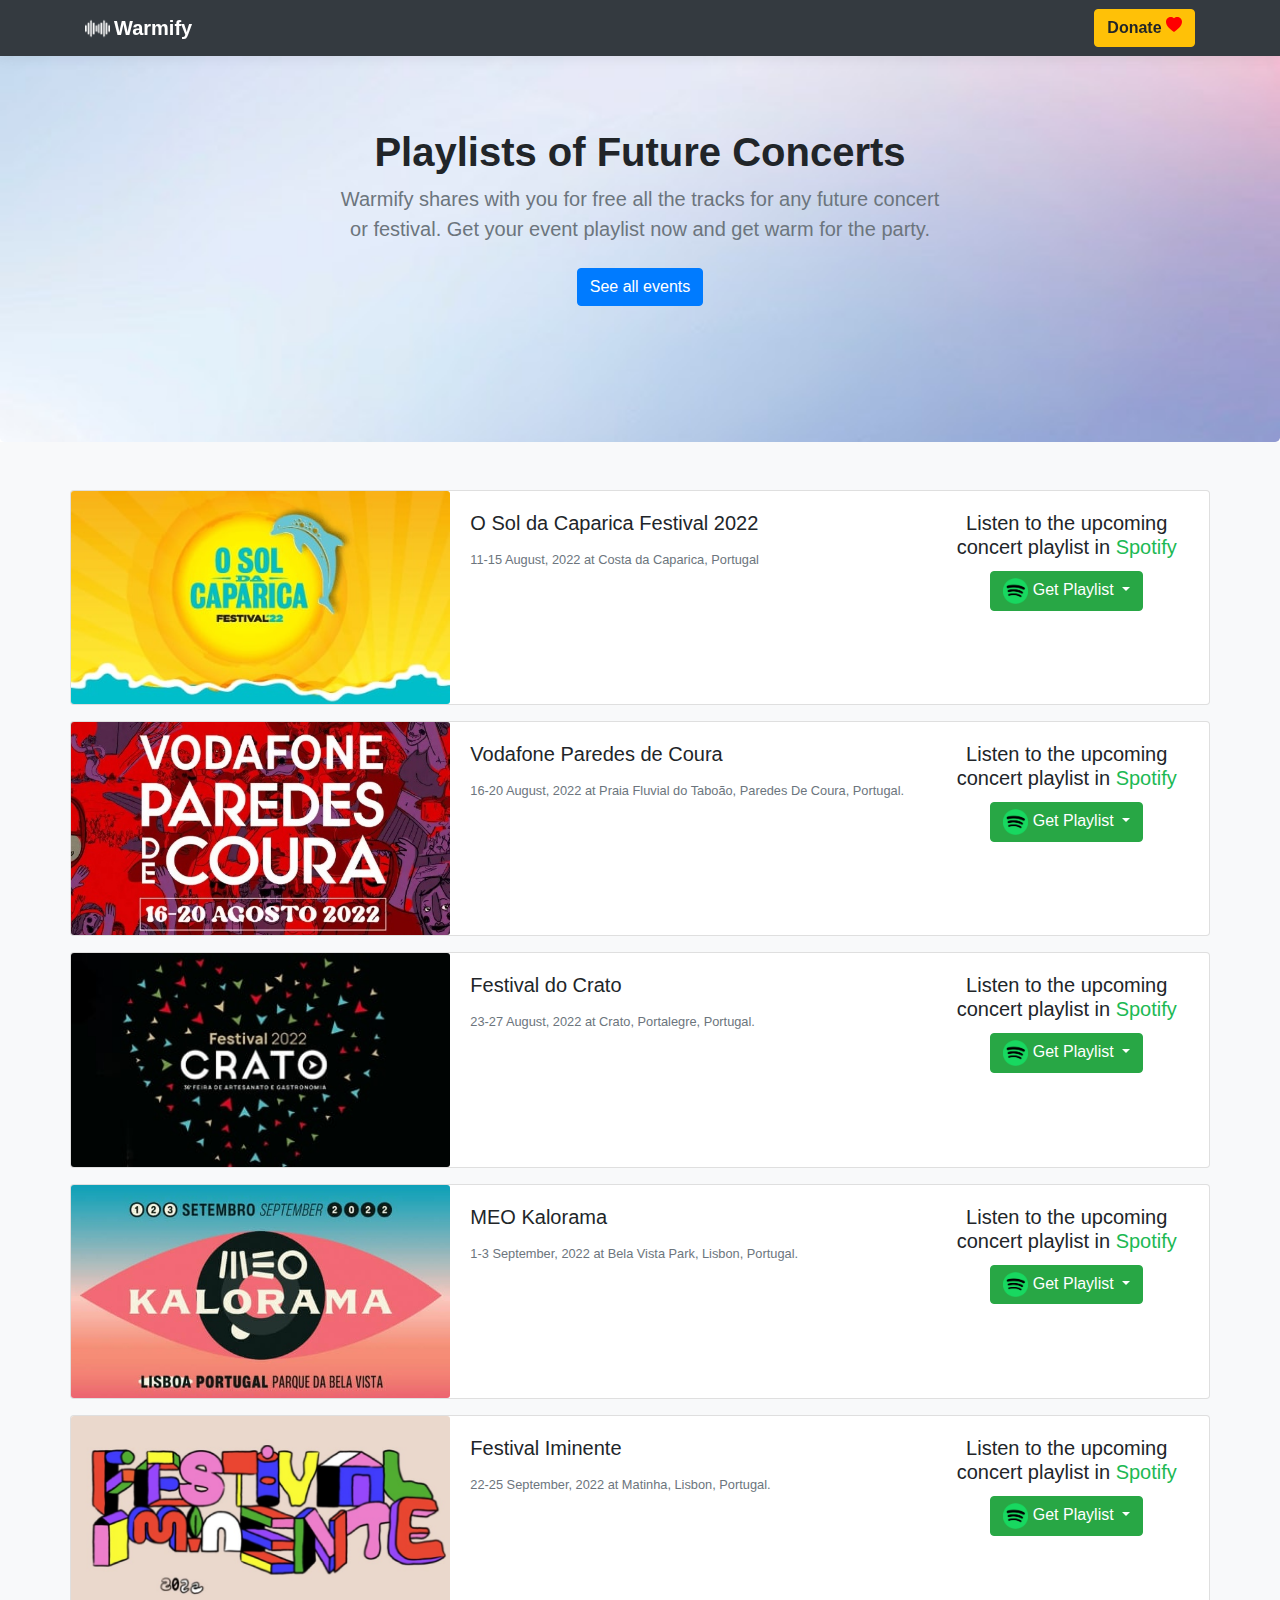
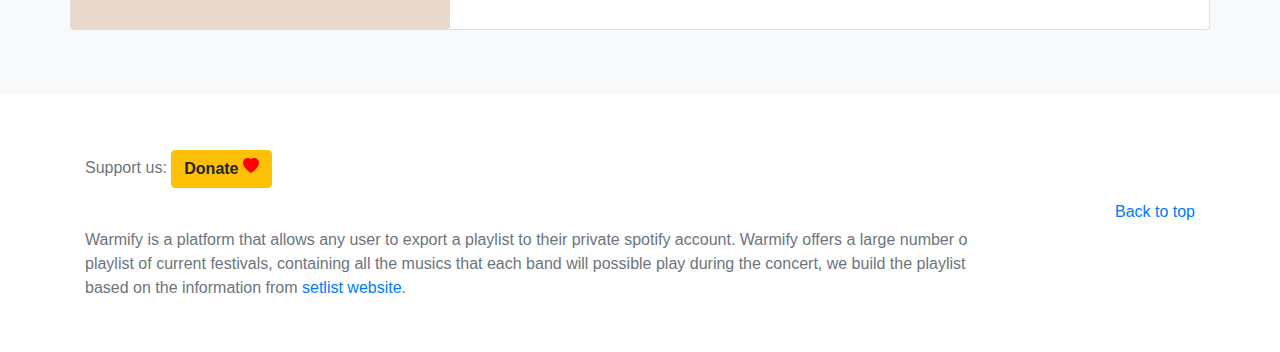
==== commit 025d8ef2: "Updated site and playlists" ====
--- a/index.html
+++ b/index.html
@@ -16,8 +16,6 @@
 
     <!-- Custom styles for this template -->
     <link href="./warmify/album.css" rel="stylesheet">
-<script async src="https://pagead2.googlesyndication.com/pagead/js/adsbygoogle.js?client=ca-pub-9302651785717338"
-     crossorigin="anonymous"></script>    
   </head>
 
   <body>
@@ -103,57 +101,6 @@
             <div class="row no-gutters">
                 
                 <div class="col-md-4">
-                  <img src="./warmify/img/shows/sudoeste.jpg" class="card-img" style="height: 100%; object-fit: cover;" alt="...">
-                </div>
-
-
-                <div class="col-md-5">
-                  <div class="card-body">
-                    
-                    <h5 class="card-title">Meo Sudoeste</h5>
-
-                    <p class="card-text"><small class="text-muted"> 3-6 August, 2022 at Zambujeira do Mar, Portugal.</small></p>
-                      
-                    <iframe style="border-radius:12px" src=" https://open.spotify.com/embed/playlist/5Za5MuPvk6tT1Z1IqpvPij?utm_source=generator " width="100%" height="80" frameBorder="0" allowfullscreen="" allow="autoplay; clipboard-write; encrypted-media; fullscreen; picture-in-picture"></iframe>                  
-
-
-
-                  </div>
-                </div>
-
-                <div class="col-md-3">
-                <div class="text-center" >
-                <div class="card-body">
-                      
-                      <h5 class="card-title">Listen to the upcoming concert playlist in <a style="color:#1DB954;">Spotify</a></h5>
-      
-                      <div class="dropdown">
-                        <button class="btn btn-success dropdown-toggle" type="button" id="dropdownMenuButton" data-toggle="dropdown" aria-haspopup="true" aria-expanded="false"> <img src="./warmify/img/Spotify_icon.svg.png" width="25" class="margin-left"> Get Playlist </button>
-                        <div class="dropdown-menu" aria-labelledby="dropdownMenuButton">
-
-                                   <a class="dropdown-item" target="_blank" rel="noopener noreferrer" href=" https://open.spotify.com/playlist/5Za5MuPvk6tT1Z1IqpvPij?si=8116ef745a314906 ">All Days</a> 
-         <div class="dropdown-divider"></div>
-                                   <a class="dropdown-item" target="_blank" rel="noopener noreferrer" href=" https://open.spotify.com/playlist/1XzuzoYukXFrZnlXxcswFY?si=8116ef745a314906 ">Day 3</a> 
-                                   <a class="dropdown-item" target="_blank" rel="noopener noreferrer" href=" https://open.spotify.com/playlist/6WSXFmCN8h8YYoPvBdMLmk?si=8116ef745a314906 ">Day 4</a> 
-                                   <a class="dropdown-item" target="_blank" rel="noopener noreferrer" href=" https://open.spotify.com/playlist/34SKWfSI1IEdWgSJVfkajk?si=8116ef745a314906 ">Day 5</a> 
-                                   <a class="dropdown-item" target="_blank" rel="noopener noreferrer" href=" https://open.spotify.com/playlist/5UT3fP3h1rEAYWnM3azHTv?si=8116ef745a314906 ">Day 6</a> 
-         
-                            </div>
-                          </div>
-
-                    </div>
-                    </div>
-                    </div>
-
-                </div>
-              </div>
-
-                   
-
-        <div class="card mb-3">
-            <div class="row no-gutters">
-                
-                <div class="col-md-4">
                   <img src="./warmify/img/shows/soldacaparica.jpg" class="card-img" style="height: 100%; object-fit: cover;" alt="...">
                 </div>
 
@@ -165,7 +112,7 @@
 
                     <p class="card-text"><small class="text-muted"> 11-15 August, 2022 at Costa da Caparica, Portugal</small></p>
                       
-                    <iframe style="border-radius:12px" src=" https://open.spotify.com/embed/playlist/08ZaGNZ3dkKNPDVZM2GgLY?utm_source=generator " width="100%" height="80" frameBorder="0" allowfullscreen="" allow="autoplay; clipboard-write; encrypted-media; fullscreen; picture-in-picture"></iframe>                  
+                    <iframe style="border-radius:12px" src=" https://open.spotify.com/embed/playlist/5YhzgsFtbBzabf3REjFXJA?utm_source=generator " width="100%" height="80" frameBorder="0" allowfullscreen="" allow="autoplay; clipboard-write; encrypted-media; fullscreen; picture-in-picture"></iframe>                  
 
 
 
@@ -182,13 +129,13 @@
                         <button class="btn btn-success dropdown-toggle" type="button" id="dropdownMenuButton" data-toggle="dropdown" aria-haspopup="true" aria-expanded="false"> <img src="./warmify/img/Spotify_icon.svg.png" width="25" class="margin-left"> Get Playlist </button>
                         <div class="dropdown-menu" aria-labelledby="dropdownMenuButton">
 
-                                   <a class="dropdown-item" target="_blank" rel="noopener noreferrer" href=" https://open.spotify.com/playlist/08ZaGNZ3dkKNPDVZM2GgLY?si=8116ef745a314906 ">All Days</a> 
+                                   <a class="dropdown-item" target="_blank" rel="noopener noreferrer" href=" https://open.spotify.com/playlist/5YhzgsFtbBzabf3REjFXJA?si=8116ef745a314906 ">All Days</a> 
          <div class="dropdown-divider"></div>
-                                   <a class="dropdown-item" target="_blank" rel="noopener noreferrer" href=" https://open.spotify.com/playlist/3skg6k0avF560PruTA6cvt?si=8116ef745a314906 ">Day 11</a> 
-                                   <a class="dropdown-item" target="_blank" rel="noopener noreferrer" href=" https://open.spotify.com/playlist/6BHgLULeXfg57EJWKuASMO?si=8116ef745a314906 ">Day 12</a> 
-                                   <a class="dropdown-item" target="_blank" rel="noopener noreferrer" href=" https://open.spotify.com/playlist/6DpockrCw94w2ZhivpHRpp?si=8116ef745a314906 ">Day 13</a> 
-                                   <a class="dropdown-item" target="_blank" rel="noopener noreferrer" href=" https://open.spotify.com/playlist/48gAqsQ6Al7E18GfRgjb7Y?si=8116ef745a314906 ">Day 14</a> 
-                                   <a class="dropdown-item" target="_blank" rel="noopener noreferrer" href=" https://open.spotify.com/playlist/0oulX6UxIi9sbMRdhanCNd?si=8116ef745a314906 ">Day 15</a> 
+                                   <a class="dropdown-item" target="_blank" rel="noopener noreferrer" href=" https://open.spotify.com/playlist/063JUCc5VOCsm4DmVK3bop?si=8116ef745a314906 ">Day 11</a> 
+                                   <a class="dropdown-item" target="_blank" rel="noopener noreferrer" href=" https://open.spotify.com/playlist/3VKMXXHiacgiHNNyD3dJBm?si=8116ef745a314906 ">Day 12</a> 
+                                   <a class="dropdown-item" target="_blank" rel="noopener noreferrer" href=" https://open.spotify.com/playlist/155UL6EU2tAAJ2nWove5hU?si=8116ef745a314906 ">Day 13</a> 
+                                   <a class="dropdown-item" target="_blank" rel="noopener noreferrer" href=" https://open.spotify.com/playlist/6fSNwKOQYkuSWClZMpqGpP?si=8116ef745a314906 ">Day 14</a> 
+                                   <a class="dropdown-item" target="_blank" rel="noopener noreferrer" href=" https://open.spotify.com/playlist/2WbpA6kjnwyq50AzOyoFmr?si=8116ef745a314906 ">Day 15</a> 
          
                             </div>
                           </div>
@@ -217,7 +164,7 @@
 
                     <p class="card-text"><small class="text-muted"> 16-20 August, 2022 at Praia Fluvial do Taboão, Paredes De Coura, Portugal.</small></p>
                       
-                    <iframe style="border-radius:12px" src=" https://open.spotify.com/embed/playlist/5kxQzgouLOVJin3lciRAAn?utm_source=generator " width="100%" height="80" frameBorder="0" allowfullscreen="" allow="autoplay; clipboard-write; encrypted-media; fullscreen; picture-in-picture"></iframe>                  
+                    <iframe style="border-radius:12px" src=" https://open.spotify.com/embed/playlist/0Kt4qebKK3Cp3XkS1TFoO3?utm_source=generator " width="100%" height="80" frameBorder="0" allowfullscreen="" allow="autoplay; clipboard-write; encrypted-media; fullscreen; picture-in-picture"></iframe>                  
 
 
 
@@ -234,13 +181,13 @@
                         <button class="btn btn-success dropdown-toggle" type="button" id="dropdownMenuButton" data-toggle="dropdown" aria-haspopup="true" aria-expanded="false"> <img src="./warmify/img/Spotify_icon.svg.png" width="25" class="margin-left"> Get Playlist </button>
                         <div class="dropdown-menu" aria-labelledby="dropdownMenuButton">
 
-                                   <a class="dropdown-item" target="_blank" rel="noopener noreferrer" href=" https://open.spotify.com/playlist/5kxQzgouLOVJin3lciRAAn?si=8116ef745a314906 ">All Days</a> 
+                                   <a class="dropdown-item" target="_blank" rel="noopener noreferrer" href=" https://open.spotify.com/playlist/0Kt4qebKK3Cp3XkS1TFoO3?si=8116ef745a314906 ">All Days</a> 
          <div class="dropdown-divider"></div>
-                                   <a class="dropdown-item" target="_blank" rel="noopener noreferrer" href=" https://open.spotify.com/playlist/3aDkAaPROHJsIqnp9CO9dN?si=8116ef745a314906 ">Day 16</a> 
-                                   <a class="dropdown-item" target="_blank" rel="noopener noreferrer" href=" https://open.spotify.com/playlist/6mWGWYp9GZuR0eUeKRwXVC?si=8116ef745a314906 ">Day 17</a> 
-                                   <a class="dropdown-item" target="_blank" rel="noopener noreferrer" href=" https://open.spotify.com/playlist/3dph2WWPQgtGEhB31zzcGK?si=8116ef745a314906 ">Day 18</a> 
-                                   <a class="dropdown-item" target="_blank" rel="noopener noreferrer" href=" https://open.spotify.com/playlist/6LsVV8A2gLEcQ49QwfqUBq?si=8116ef745a314906 ">Day 19</a> 
-                                   <a class="dropdown-item" target="_blank" rel="noopener noreferrer" href=" https://open.spotify.com/playlist/0ZKR2BxWahf2D7mhsyyoFK?si=8116ef745a314906 ">Day 20</a> 
+                                   <a class="dropdown-item" target="_blank" rel="noopener noreferrer" href=" https://open.spotify.com/playlist/4CIeHa05A78Bm3S5i6TNmf?si=8116ef745a314906 ">Day 16</a> 
+                                   <a class="dropdown-item" target="_blank" rel="noopener noreferrer" href=" https://open.spotify.com/playlist/0vtKDMpa2YWuYFLtPoSjvy?si=8116ef745a314906 ">Day 17</a> 
+                                   <a class="dropdown-item" target="_blank" rel="noopener noreferrer" href=" https://open.spotify.com/playlist/6grOQUDt0bWgxuXrONsn4x?si=8116ef745a314906 ">Day 18</a> 
+                                   <a class="dropdown-item" target="_blank" rel="noopener noreferrer" href=" https://open.spotify.com/playlist/7DPoXHvkJR2Ejg6Fk12BW4?si=8116ef745a314906 ">Day 19</a> 
+                                   <a class="dropdown-item" target="_blank" rel="noopener noreferrer" href=" https://open.spotify.com/playlist/2xZFcIY0rXFrm76eKAL0Ys?si=8116ef745a314906 ">Day 20</a> 
          
                             </div>
                           </div>
@@ -269,7 +216,7 @@
 
                     <p class="card-text"><small class="text-muted"> 23-27 August, 2022 at Crato, Portalegre, Portugal.</small></p>
                       
-                    <iframe style="border-radius:12px" src=" https://open.spotify.com/embed/playlist/50G48AYUjI4sYoV0wgvvaZ?utm_source=generator " width="100%" height="80" frameBorder="0" allowfullscreen="" allow="autoplay; clipboard-write; encrypted-media; fullscreen; picture-in-picture"></iframe>                  
+                    <iframe style="border-radius:12px" src=" https://open.spotify.com/embed/playlist/6V4UkGtqfBjjqoXzMkmLW9?utm_source=generator " width="100%" height="80" frameBorder="0" allowfullscreen="" allow="autoplay; clipboard-write; encrypted-media; fullscreen; picture-in-picture"></iframe>                  
 
 
 
@@ -286,13 +233,13 @@
                         <button class="btn btn-success dropdown-toggle" type="button" id="dropdownMenuButton" data-toggle="dropdown" aria-haspopup="true" aria-expanded="false"> <img src="./warmify/img/Spotify_icon.svg.png" width="25" class="margin-left"> Get Playlist </button>
                         <div class="dropdown-menu" aria-labelledby="dropdownMenuButton">
 
-                                   <a class="dropdown-item" target="_blank" rel="noopener noreferrer" href=" https://open.spotify.com/playlist/50G48AYUjI4sYoV0wgvvaZ?si=8116ef745a314906 ">All Days</a> 
+                                   <a class="dropdown-item" target="_blank" rel="noopener noreferrer" href=" https://open.spotify.com/playlist/6V4UkGtqfBjjqoXzMkmLW9?si=8116ef745a314906 ">All Days</a> 
          <div class="dropdown-divider"></div>
-                                   <a class="dropdown-item" target="_blank" rel="noopener noreferrer" href=" https://open.spotify.com/playlist/4tfoBfd3HRQHvPSTnVkQS8?si=8116ef745a314906 ">Day 23</a> 
-                                   <a class="dropdown-item" target="_blank" rel="noopener noreferrer" href=" https://open.spotify.com/playlist/6yNtX5k8M96bfdVIAMxS42?si=8116ef745a314906 ">Day 24</a> 
-                                   <a class="dropdown-item" target="_blank" rel="noopener noreferrer" href=" https://open.spotify.com/playlist/5vuuWHJKnDeNptx256erFG?si=8116ef745a314906 ">Day 25</a> 
-                                   <a class="dropdown-item" target="_blank" rel="noopener noreferrer" href=" https://open.spotify.com/playlist/6jdbR9bKgq62IynJCbQSjo?si=8116ef745a314906 ">Day 26</a> 
-                                   <a class="dropdown-item" target="_blank" rel="noopener noreferrer" href=" https://open.spotify.com/playlist/5CseIGWvUuDU7HRsPUSJzd?si=8116ef745a314906 ">Day 27</a> 
+                                   <a class="dropdown-item" target="_blank" rel="noopener noreferrer" href=" https://open.spotify.com/playlist/19hQsGWjrSwsxkRGwSB0aL?si=8116ef745a314906 ">Day 23</a> 
+                                   <a class="dropdown-item" target="_blank" rel="noopener noreferrer" href=" https://open.spotify.com/playlist/5gchjadtrltolk9q9OKJTv?si=8116ef745a314906 ">Day 24</a> 
+                                   <a class="dropdown-item" target="_blank" rel="noopener noreferrer" href=" https://open.spotify.com/playlist/1qkGv2vMlw9YSWIB7cuanX?si=8116ef745a314906 ">Day 25</a> 
+                                   <a class="dropdown-item" target="_blank" rel="noopener noreferrer" href=" https://open.spotify.com/playlist/396Ka6kHJdgXS91BsuTcv1?si=8116ef745a314906 ">Day 26</a> 
+                                   <a class="dropdown-item" target="_blank" rel="noopener noreferrer" href=" https://open.spotify.com/playlist/7vA2DnRaZB1TdVA09YBUXC?si=8116ef745a314906 ">Day 27</a> 
          
                             </div>
                           </div>
@@ -321,7 +268,7 @@
 
                     <p class="card-text"><small class="text-muted"> 1-3 September, 2022 at Bela Vista Park, Lisbon, Portugal.</small></p>
                       
-                    <iframe style="border-radius:12px" src=" https://open.spotify.com/embed/playlist/2eSBUHWVX0ly6U2mKagF1R?utm_source=generator " width="100%" height="80" frameBorder="0" allowfullscreen="" allow="autoplay; clipboard-write; encrypted-media; fullscreen; picture-in-picture"></iframe>                  
+                    <iframe style="border-radius:12px" src=" https://open.spotify.com/embed/playlist/2sJJARHY7LM97QMVgXCZcU?utm_source=generator " width="100%" height="80" frameBorder="0" allowfullscreen="" allow="autoplay; clipboard-write; encrypted-media; fullscreen; picture-in-picture"></iframe>                  
 
 
 
@@ -338,11 +285,11 @@
                         <button class="btn btn-success dropdown-toggle" type="button" id="dropdownMenuButton" data-toggle="dropdown" aria-haspopup="true" aria-expanded="false"> <img src="./warmify/img/Spotify_icon.svg.png" width="25" class="margin-left"> Get Playlist </button>
                         <div class="dropdown-menu" aria-labelledby="dropdownMenuButton">
 
-                                   <a class="dropdown-item" target="_blank" rel="noopener noreferrer" href=" https://open.spotify.com/playlist/2eSBUHWVX0ly6U2mKagF1R?si=8116ef745a314906 ">All Days</a> 
+                                   <a class="dropdown-item" target="_blank" rel="noopener noreferrer" href=" https://open.spotify.com/playlist/2sJJARHY7LM97QMVgXCZcU?si=8116ef745a314906 ">All Days</a> 
          <div class="dropdown-divider"></div>
-                                   <a class="dropdown-item" target="_blank" rel="noopener noreferrer" href=" https://open.spotify.com/playlist/4QQ41fIFBml3Z5ubRDdVo5?si=8116ef745a314906 ">Day 1</a> 
-                                   <a class="dropdown-item" target="_blank" rel="noopener noreferrer" href=" https://open.spotify.com/playlist/5a9Tnu8uCl4S7GSVYEPsAl?si=8116ef745a314906 ">Day 2</a> 
-                                   <a class="dropdown-item" target="_blank" rel="noopener noreferrer" href=" https://open.spotify.com/playlist/0FdPUrdzbBDJxZt2NPJOJF?si=8116ef745a314906 ">Day 3</a> 
+                                   <a class="dropdown-item" target="_blank" rel="noopener noreferrer" href=" https://open.spotify.com/playlist/1Fz0DfMJVKr14g4IiYZ8UK?si=8116ef745a314906 ">Day 1</a> 
+                                   <a class="dropdown-item" target="_blank" rel="noopener noreferrer" href=" https://open.spotify.com/playlist/4V4Si2KRWrg1ko0eS6zQ8R?si=8116ef745a314906 ">Day 2</a> 
+                                   <a class="dropdown-item" target="_blank" rel="noopener noreferrer" href=" https://open.spotify.com/playlist/1va5JSXZB194xyt2uvYZU0?si=8116ef745a314906 ">Day 3</a> 
          
                             </div>
                           </div>
@@ -371,7 +318,7 @@
 
                     <p class="card-text"><small class="text-muted"> 22-25 September, 2022 at Matinha, Lisbon, Portugal.</small></p>
                       
-                    <iframe style="border-radius:12px" src=" https://open.spotify.com/embed/playlist/0br4CNWXKF1E3zUwfQ0PYw?utm_source=generator " width="100%" height="80" frameBorder="0" allowfullscreen="" allow="autoplay; clipboard-write; encrypted-media; fullscreen; picture-in-picture"></iframe>                  
+                    <iframe style="border-radius:12px" src=" https://open.spotify.com/embed/playlist/2VYCXOi0RQMsThnjG3LIZG?utm_source=generator " width="100%" height="80" frameBorder="0" allowfullscreen="" allow="autoplay; clipboard-write; encrypted-media; fullscreen; picture-in-picture"></iframe>                  
 
 
 
@@ -388,12 +335,12 @@
                         <button class="btn btn-success dropdown-toggle" type="button" id="dropdownMenuButton" data-toggle="dropdown" aria-haspopup="true" aria-expanded="false"> <img src="./warmify/img/Spotify_icon.svg.png" width="25" class="margin-left"> Get Playlist </button>
                         <div class="dropdown-menu" aria-labelledby="dropdownMenuButton">
 
-                                   <a class="dropdown-item" target="_blank" rel="noopener noreferrer" href=" https://open.spotify.com/playlist/0br4CNWXKF1E3zUwfQ0PYw?si=8116ef745a314906 ">All Days</a> 
+                                   <a class="dropdown-item" target="_blank" rel="noopener noreferrer" href=" https://open.spotify.com/playlist/2VYCXOi0RQMsThnjG3LIZG?si=8116ef745a314906 ">All Days</a> 
          <div class="dropdown-divider"></div>
-                                   <a class="dropdown-item" target="_blank" rel="noopener noreferrer" href=" https://open.spotify.com/playlist/4vqmd7wQZM5Uph5KvDlIMr?si=8116ef745a314906 ">Day 22</a> 
-                                   <a class="dropdown-item" target="_blank" rel="noopener noreferrer" href=" https://open.spotify.com/playlist/5MYVYK2lfl0Bpt09pV6ja3?si=8116ef745a314906 ">Day 23</a> 
-                                   <a class="dropdown-item" target="_blank" rel="noopener noreferrer" href=" https://open.spotify.com/playlist/0Bzo1Ck783GGhUSToCvwSJ?si=8116ef745a314906 ">Day 24</a> 
-                                   <a class="dropdown-item" target="_blank" rel="noopener noreferrer" href=" https://open.spotify.com/playlist/6JnVbS18jSg80dMkZO815K?si=8116ef745a314906 ">Day 25</a> 
+                                   <a class="dropdown-item" target="_blank" rel="noopener noreferrer" href=" https://open.spotify.com/playlist/4iZ8w8bi7cC2U8jJpWqSzl?si=8116ef745a314906 ">Day 22</a> 
+                                   <a class="dropdown-item" target="_blank" rel="noopener noreferrer" href=" https://open.spotify.com/playlist/7e3Ay8u2uw8AB4bW3wu4JL?si=8116ef745a314906 ">Day 23</a> 
+                                   <a class="dropdown-item" target="_blank" rel="noopener noreferrer" href=" https://open.spotify.com/playlist/1PgJdkW36Sq85VnHeU7yz2?si=8116ef745a314906 ">Day 24</a> 
+                                   <a class="dropdown-item" target="_blank" rel="noopener noreferrer" href=" https://open.spotify.com/playlist/5ZOI1MVhpBHyqwaH5AxH6b?si=8116ef745a314906 ">Day 25</a> 
          
                             </div>
                           </div>
